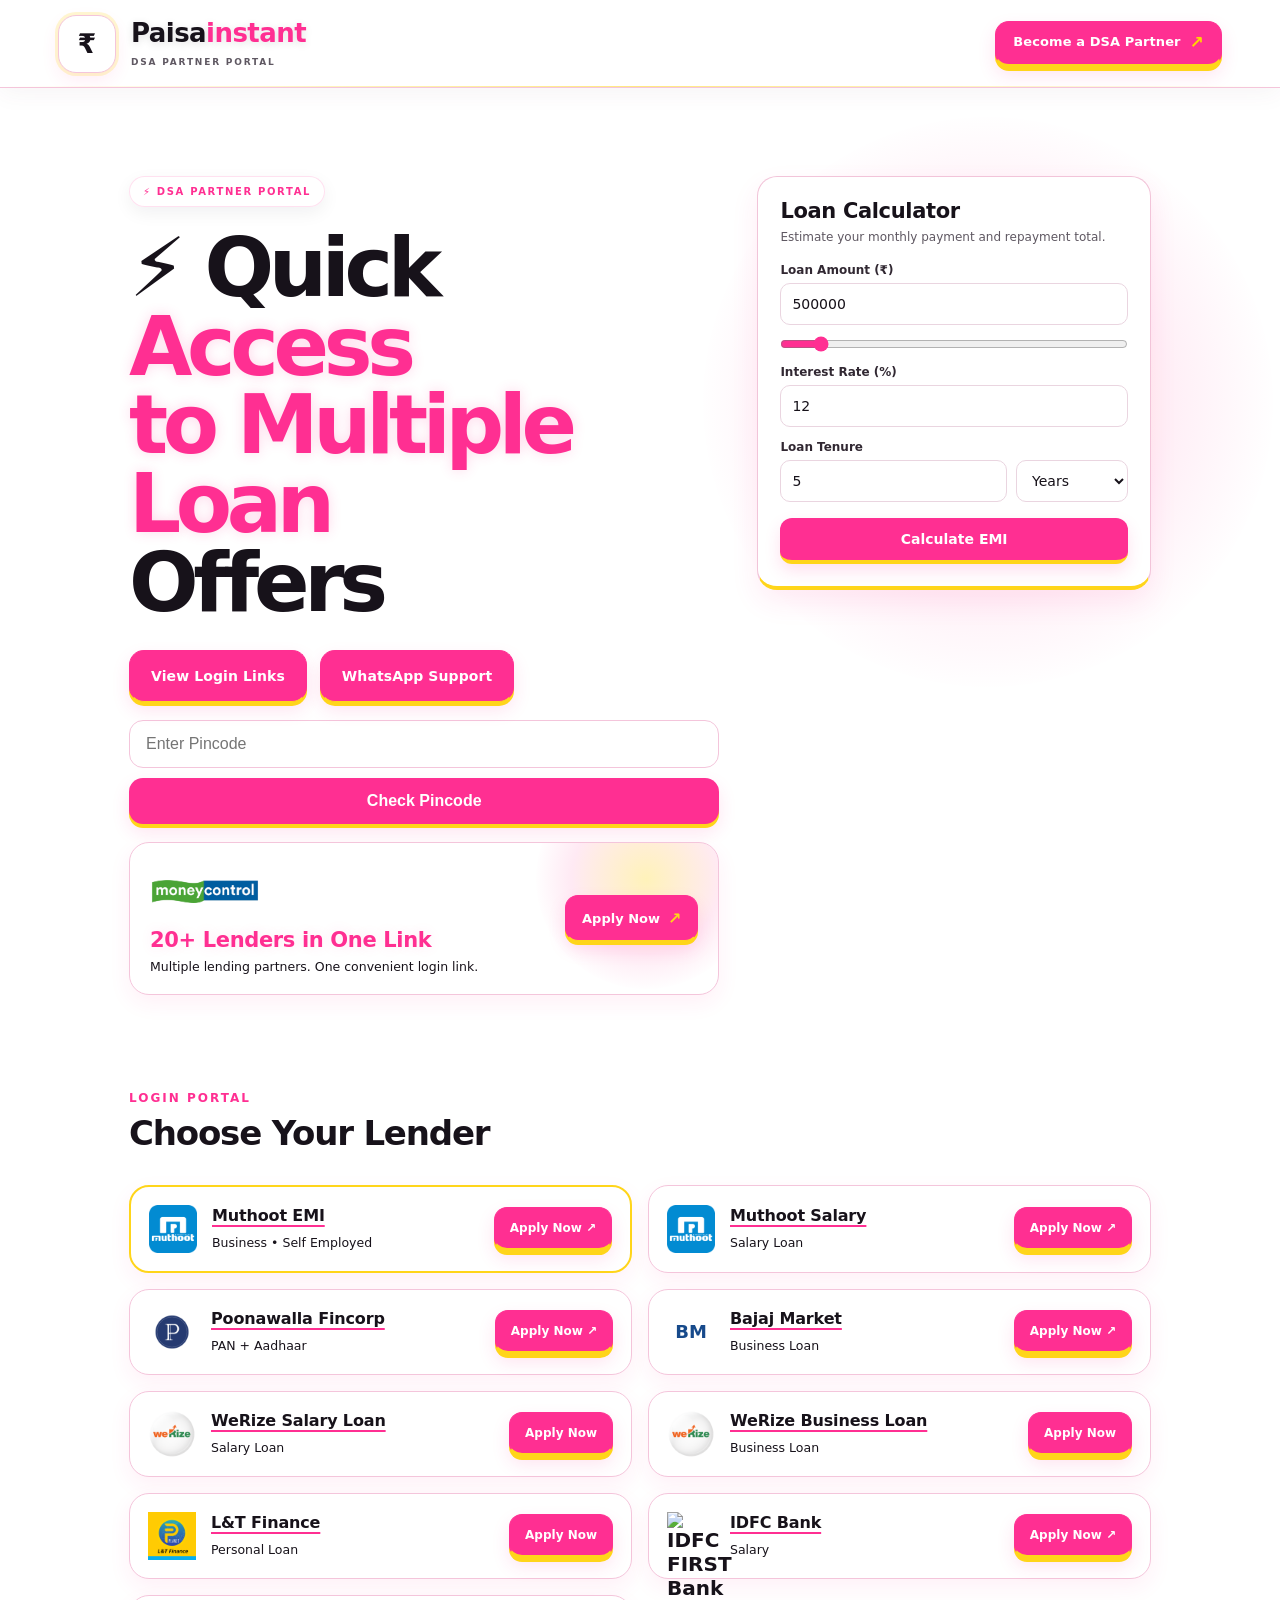
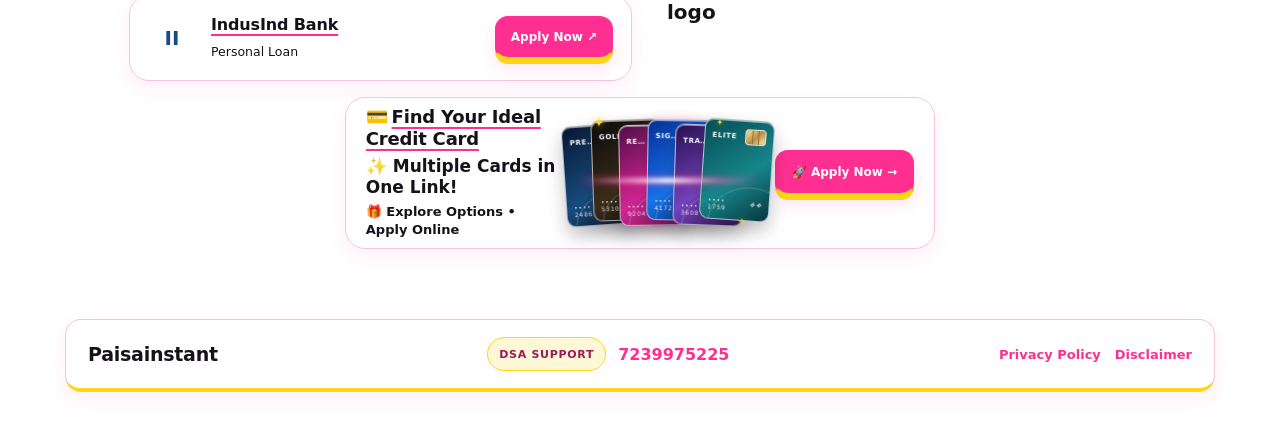
==== index.html @ 7e3d2f55 "Add IDFC Bank salary loan card" ====
<!doctype html>
<html lang="en">
<head>
<meta charset="utf-8">
<meta name="viewport" content="width=device-width,initial-scale=1">
<meta name="description" content="Local DSA branded portal demo">
  <title>Paisainstant | DSA Login Links</title>
<link rel="stylesheet" href="style.css">
<style>
  /* Fixed portal palette; registration data only supplies the name, logo, and contact number. */
  :root{color-scheme:light;--pink:#ff2f92;--yellow:#ffd51a;--ink:#17121a;--muted:#706874;--card:#fff;--line:#eee5ec}
  .header{height:auto;min-height:88px;gap:20px;padding:14px clamp(18px,5vw,58px);background:#fff;border-bottom:1px solid #f4e4ec;box-shadow:0 6px 22px #5c344b0d}
  .brand{min-width:0;flex:1;gap:15px}
  .brand-mark{display:grid;flex:0 0 58px;width:58px;height:58px;place-items:center;overflow:hidden;padding:5px;border:1px solid #f0d7e4;border-radius:18px;background:linear-gradient(145deg,#fff7fb,#fffdf2);box-shadow:0 0 0 3px #ffd51a22,0 7px 18px #ff2f9217}
  .brand-mark.has-logo{padding:5px}
  .brand-copy{min-width:0}
  .brand-copy strong{display:block;overflow-wrap:anywhere;color:#211923;font-size:clamp(19px,2.6vw,26px);font-weight:850;line-height:1.14;letter-spacing:-.55px}
  .brand-copy small{display:block;margin-top:5px;color:#796d78;font-size:9px;font-weight:800;letter-spacing:1.8px}
  .header .join-mini{display:inline-flex;flex:0 0 auto;align-items:center;justify-content:center;max-width:48%;min-height:46px;padding:10px 17px;border:1px solid #f1b8d3;border-bottom:3px solid #ffd51a;border-radius:14px;background:#fff7fb;background-image:none;box-shadow:0 5px 12px #ff2f9214;color:#a81761;font-size:13px;font-weight:850;line-height:1.25;text-align:center;text-decoration:none;white-space:nowrap;overflow-wrap:anywhere;transition:transform .18s ease,box-shadow .18s ease}
  .header .join-mini:hover{transform:translateY(-2px);background:#fff7fb;background-image:none;box-shadow:0 8px 16px #ff2f9222;color:#941253}
  .header .join-mini:focus-visible{outline:3px solid #ffd51a;outline-offset:3px}
  .brand-mark .brand-logo{display:none;width:100%;height:100%;object-fit:contain}
  .brand-mark.has-logo .brand-logo{display:block}
  .brand-mark.has-logo .brand-mark-fallback{display:none}
  .hero{grid-template-columns:minmax(0,1fr)}
  .hero-copy{width:100%;max-width:820px;margin-inline:auto}
  #lenders{scroll-margin-top:94px}
  .demo-local-warning,.demo-data-notice{max-width:1150px;margin:14px auto;padding:11px 16px;border-radius:12px;font-size:13px;line-height:1.5}
  .demo-local-warning{border:1px solid #f2dfa0;background:#fff9df;color:#584814;font-weight:800;text-align:center}
  .demo-data-notice{border:1px solid #f0c3d9;background:#fff7fb;color:#793252}
  [hidden]{display:none!important}
  @media(max-width:560px){.header{height:auto;min-height:64px;flex-wrap:nowrap;align-items:center;gap:8px;padding:8px 12px}.brand{flex:1 1 auto;min-width:0;gap:8px}.brand-mark{flex:0 0 42px;width:42px;height:42px;border-radius:13px;padding:4px}.brand-copy{min-width:0}.brand-copy strong{font-size:clamp(16px,4.5vw,19px);line-height:1.08;letter-spacing:-.4px;white-space:nowrap}.brand-copy small{margin-top:3px;font-size:7px;letter-spacing:1px;white-space:nowrap}.header .join-mini{flex:0 0 auto;width:auto;max-width:44%;min-height:36px;margin:0;padding:7px 9px;border-radius:11px;font-size:10px;line-height:1.15;white-space:normal;overflow-wrap:anywhere}.demo-local-warning,.demo-data-notice{margin:12px 4%;padding:10px 12px;font-size:12px}}

  /* Final, portal-only theme overrides. DSA registration data never supplies colors. */
  #white-label-demo{color-scheme:light;--pink:#ff2f92;--yellow:#ffd51a;--ink:#17121a;--muted:#5f5862;--card:#ffffff;--line:#f4c5db;background:#ffffff!important;background-image:none!important;color:#17121a!important}
  #white-label-demo :is(main,.hero,#lenders,.section-head,.grid,.pin-check,#pinResults,.moneycontrol-card,.grid .card,.pin-lender){background:#ffffff!important;background-image:none!important;color:#17121a!important}
  #white-label-demo .header{background:#ffffff!important;background-image:none!important;border-color:#f4c5db!important;color:#17121a!important}
  #white-label-demo .brand-mark{background:#ffffff!important;border-color:#f4c5db!important;box-shadow:0 0 0 3px #ffd51a33,0 7px 18px #ff2f9217!important}
  #white-label-demo .brand-copy strong,#white-label-demo h2,#white-label-demo h3,#white-label-demo .card p,#white-label-demo .moneycontrol-description{color:#17121a!important}
  #white-label-demo .brand-copy small,#white-label-demo p{color:#5f5862}
  #white-label-demo .pill,#white-label-demo .eyebrow,#white-label-demo .moneycontrol-highlight{color:#ff2f92!important}
  #white-label-demo .hero h1 em{background:none!important;background-image:none!important;color:#ff2f92!important;-webkit-text-fill-color:#ff2f92!important}
  #white-label-demo .demo-local-warning{background:#ffffff!important;background-image:none!important;border:1px solid #ffd51a!important;border-left:4px solid #ffd51a!important;color:#17121a!important}
  #white-label-demo .demo-data-notice{background:#ffffff!important;background-image:none!important;border:1px solid #f4c5db!important;color:#17121a!important}
  #white-label-demo .grid .card,#white-label-demo .moneycontrol-card,#white-label-demo .pin-lender{border:1px solid #f4c5db!important;box-shadow:0 8px 22px #ff2f9212!important}
  #white-label-demo .grid .card.featured{border:2px solid #ffd51a!important}
  #white-label-demo .pin-check input{background:#ffffff!important;background-image:none!important;border:1px solid #f4c5db!important;color:#17121a!important}
  #white-label-demo .pin-check input:focus{border-color:#ff2f92!important;box-shadow:0 0 0 3px #ffd51a55!important}
  #white-label-demo :is(.btn.primary,.btn.ghost,.header .join-mini,.moneycontrol-apply,.grid .card .apply,.pin-check button,.float a){background:#ff2f92!important;background-image:none!important;border-color:#ff2f92!important;border-bottom-color:#ffd51a!important;color:#ffffff!important;box-shadow:0 4px 0 #ffd51a,0 8px 18px #ff2f9222!important}
  #white-label-demo :is(.btn.primary,.btn.ghost,.header .join-mini,.moneycontrol-apply,.grid .card .apply,.pin-check button,.float a):hover{background:#ff2f92!important;background-image:none!important;color:#ffffff!important;box-shadow:0 5px 0 #ffd51a,0 11px 22px #ff2f9230!important}
  #white-label-demo :is(.btn.primary,.btn.ghost,.header .join-mini,.moneycontrol-apply,.grid .card .apply,.pin-check button):focus-visible{outline:3px solid #ffd51a!important;outline-offset:3px}
  #white-label-demo .site-footer,#white-label-demo footer{background:#ffffff!important;background-image:none!important;border-top:1px solid #f4c5db!important;color:#17121a!important}
  #white-label-demo .site-footer a,#white-label-demo footer a{color:#ff2f92!important}
  #white-label-demo .cta{background:#ffffff!important;background-image:none!important;border:1px solid #f4c5db!important;color:#17121a!important}
  #white-label-demo .cta h2,#white-label-demo .cta p{color:#17121a!important}
  /* Match the Moneycontrol promo card's full-width promo sizing and spacing. */
  #white-label-demo .grid .credit-card-promo{grid-column:1/-1;justify-self:center;width:100%;max-width:820px;min-height:130px;display:flex;align-items:center;justify-content:space-between;gap:18px;padding:18px 20px;border-radius:20px}
  #white-label-demo .credit-card-promo-copy{position:relative;z-index:1;min-width:0}
  #white-label-demo .credit-card-promo h3{margin:0;color:#17121a;font-size:17px;font-weight:850;letter-spacing:-.2px;line-height:1.2}
  #white-label-demo .credit-card-promo h3{font-size:18px}
  #white-label-demo .credit-card-promo .credit-card-highlight{margin:6px 0 0;color:#ff2f92;font-size:17px;font-weight:900;line-height:1.25}
  #white-label-demo .credit-card-promo .credit-card-subtitle{margin:5px 0 0;color:#5f5862;font-size:13px;font-weight:700;line-height:1.4}
  #white-label-demo .credit-card-emoji{display:inline-block;margin-right:4px;animation:credit-card-float 2.8s ease-in-out infinite}
  #white-label-demo .grid .credit-card-promo{transition:box-shadow .35s ease,border-color .35s ease}
  #white-label-demo .grid .credit-card-promo:hover{border-color:#ff2f92!important;box-shadow:0 0 0 2px #ffd51a55,0 14px 30px #ff2f9233!important}
  #white-label-demo .credit-card-promo .apply{display:inline-flex;flex:0 0 auto;align-items:center;justify-content:center;min-height:46px;padding:0 16px;border-radius:13px;transition:transform .2s ease,box-shadow .2s ease}
  #white-label-demo .credit-card-promo .apply:hover{transform:translateY(-2px);box-shadow:0 6px 0 #ffd51a,0 11px 20px #ff2f9233!important}
  @keyframes credit-card-float{0%,100%{transform:translateY(0)}50%{transform:translateY(-3px)}}
  #white-label-demo .credit-card-promo-copy{flex:0 1 275px}
  #white-label-demo .credit-card-stack{position:relative;isolation:isolate;flex:1 1 250px;min-width:0;height:126px;overflow:visible;perspective:850px}
  #white-label-demo .credit-card-stack::before{position:absolute;inset:8% 5%;z-index:-1;border:2px solid #ff74bd88;border-radius:50%;background:radial-gradient(ellipse,transparent 50%,#ff2f9212 67%,transparent 73%);box-shadow:0 0 12px #ff2f9248,inset 0 0 12px #ff2f9225;content:"";transform:rotate(-5deg);animation:card-ring-pulse 4.8s ease-in-out infinite}
  #white-label-demo .credit-card-stack::after{position:absolute;top:54%;left:0;z-index:7;width:100%;height:5px;border-radius:50%;background:linear-gradient(90deg,transparent,#ff8bc9aa 20%,#fff 50%,#ff67b8aa 78%,transparent);box-shadow:0 0 9px #ff2f9299;content:"";filter:blur(2px);pointer-events:none;animation:card-trail 5.8s ease-in-out infinite}
  #white-label-demo .bank-card{position:absolute;top:var(--card-y);left:var(--card-x);display:flex;width:70px;height:101px;flex-direction:column;justify-content:space-between;overflow:hidden;padding:8px 7px;border:1px solid #ffffffa6;border-radius:9px;color:#fff;box-shadow:0 9px 17px #17121a42,inset 0 1px 0 #ffffff85;backface-visibility:hidden;transform:translate(-50%,-50%) rotate(var(--card-angle));animation:bank-card-float 5.2s ease-in-out infinite;animation-delay:var(--card-delay);will-change:transform}
  #white-label-demo .bank-card::before{position:absolute;inset:-45% -20%;z-index:0;background:linear-gradient(112deg,transparent 34%,#ffffff60 48%,transparent 61%);content:"";transform:translateX(-85%);animation:card-sheen 6.2s ease-in-out infinite;animation-delay:var(--card-delay)}
  #white-label-demo .bank-card::after{position:absolute;right:-24px;bottom:-37px;width:82px;height:68px;border:1px solid #ffffff32;border-radius:50%;content:""}
  #white-label-demo .bank-card-top,#white-label-demo .bank-card-bottom{position:relative;z-index:1;display:flex;align-items:center;justify-content:space-between;gap:8px}
  #white-label-demo .bank-card-name{overflow:hidden;font-size:7px;font-weight:900;letter-spacing:.65px;text-overflow:ellipsis;white-space:nowrap}
  #white-label-demo .bank-chip{position:relative;width:21px;height:16px;flex:0 0 auto;border:1px solid #ffffffa6;border-radius:4px;background:linear-gradient(135deg,#f8e7a2,#b98e43 52%,#fff1b8);box-shadow:inset 0 0 0 1px #71562835}
  #white-label-demo .bank-chip::after{position:absolute;inset:0 33%;border-right:1px solid #8e7139;border-left:1px solid #8e7139;content:""}
  #white-label-demo .bank-card-number{font-size:6px;letter-spacing:.8px;opacity:.9}
  #white-label-demo .bank-card-mark{font-size:7px;font-style:italic;font-weight:950;letter-spacing:.5px}
  #white-label-demo .bank-card--navy{--card-x:11%;--card-y:52%;--card-angle:-4deg;--card-delay:-.3s;z-index:1;background:linear-gradient(145deg,#061630,#164c80 58%,#07101d)}
  #white-label-demo .bank-card--gold{--card-x:27%;--card-y:48%;--card-angle:-2deg;--card-delay:-1s;z-index:2;background:linear-gradient(145deg,#08090c,#3b2d18 58%,#09090b)}
  #white-label-demo .bank-card--magenta{--card-x:42%;--card-y:52%;--card-angle:-1deg;--card-delay:-1.7s;z-index:3;background:linear-gradient(145deg,#500d48,#d22591 58%,#751460)}
  #white-label-demo .bank-card--blue{--card-x:58%;--card-y:48%;--card-angle:1deg;--card-delay:-2.4s;z-index:4;background:linear-gradient(145deg,#062d95,#1673ee 58%,#081e55)}
  #white-label-demo .bank-card--purple{--card-x:73%;--card-y:52%;--card-angle:2deg;--card-delay:-3.1s;z-index:5;background:linear-gradient(145deg,#261050,#7543bd 58%,#32115b)}
  #white-label-demo .bank-card--teal{--card-x:89%;--card-y:48%;--card-angle:4deg;--card-delay:-3.8s;z-index:6;background:linear-gradient(145deg,#064b55,#16868a 58%,#07363f)}
  #white-label-demo .card-sparkle{position:absolute;z-index:8;color:#ffd51a;text-shadow:0 0 8px #ffd51a;animation:card-sparkle 3.2s ease-in-out infinite}
  #white-label-demo .card-sparkle--one{top:4%;left:8%;font-size:13px;animation-delay:-.6s}
  #white-label-demo .card-sparkle--two{right:6%;bottom:7%;font-size:10px;animation-delay:-1.8s}
  #white-label-demo .card-sparkle--three{top:6%;right:19%;font-size:8px;animation-delay:-2.6s}
  @keyframes bank-card-float{0%,100%{transform:translate(-50%,-50%) rotate(var(--card-angle)) translateY(0) translateZ(0)}50%{transform:translate(-50%,-50%) rotate(calc(var(--card-angle) + .8deg)) translateY(-3px) translateZ(4px)}}
  @keyframes card-sheen{0%,62%,100%{transform:translateX(-85%)}80%{transform:translateX(85%)}}
  @keyframes card-ring-pulse{0%,100%{opacity:.55;transform:rotate(-5deg) scale(.98)}50%{opacity:.95;transform:rotate(2deg) scale(1.02)}}
  @keyframes card-trail{0%,100%{opacity:.55;transform:translateY(5px) rotate(-4deg)}50%{opacity:1;transform:translateY(-5px) rotate(3deg)}}
  @keyframes card-sparkle{0%,100%{opacity:.2;transform:scale(.7) rotate(0)}50%{opacity:.9;transform:scale(1.05) rotate(18deg)}}
  @media(max-width:720px){#white-label-demo .grid .credit-card-promo{min-height:190px;align-items:stretch;flex-direction:column;gap:13px;padding:16px}.credit-card-promo .apply{width:100%;min-height:45px}}
  @media(max-width:720px){#white-label-demo .credit-card-promo-copy{flex:0 1 auto;max-width:66%;z-index:2}#white-label-demo .credit-card-promo h3{font-size:15px}#white-label-demo .credit-card-promo .credit-card-highlight{font-size:14px}#white-label-demo .credit-card-promo .credit-card-subtitle{font-size:11px}#white-label-demo .credit-card-stack{position:absolute;top:50%;right:0;width:46%;min-width:0;height:100px;flex:none;transform:translateY(-50%);opacity:.94}#white-label-demo .credit-card-stack::after{top:56%}#white-label-demo .bank-card{width:40px;height:61px;padding:5px 4px;border-radius:7px}#white-label-demo .bank-card-top,#white-label-demo .bank-card-bottom{gap:3px}#white-label-demo .bank-card-name{font-size:5px;letter-spacing:.2px}#white-label-demo .bank-chip{width:13px;height:10px}#white-label-demo .bank-card-number{font-size:4px;letter-spacing:.2px}#white-label-demo .bank-card-mark{font-size:5px}#white-label-demo .bank-card--navy{--card-x:12%;--card-y:51%;--card-angle:-3deg}#white-label-demo .bank-card--gold{--card-x:27%;--card-y:48%;--card-angle:-2deg}#white-label-demo .bank-card--magenta{--card-x:42%;--card-y:52%;--card-angle:-1deg}#white-label-demo .bank-card--blue{--card-x:58%;--card-y:48%;--card-angle:1deg}#white-label-demo .bank-card--purple{--card-x:73%;--card-y:52%;--card-angle:2deg}#white-label-demo .bank-card--teal{--card-x:88%;--card-y:49%;--card-angle:3deg}.credit-card-promo .apply{position:relative;z-index:3;margin-top:auto}}
  @media(max-width:420px){#white-label-demo .grid .credit-card-promo{min-height:185px;padding:11px;border-radius:16px;gap:10px}}
  @media(max-width:420px){#white-label-demo .credit-card-promo-copy{max-width:68%}#white-label-demo .credit-card-stack{right:0;width:44%;height:96px}#white-label-demo .bank-card{width:36px;height:56px;padding:4px 3px}#white-label-demo .bank-card-name{font-size:4.5px}#white-label-demo .bank-chip{width:11px;height:9px}#white-label-demo .bank-card-number{font-size:3.5px}#white-label-demo .card-sparkle--one{left:12%}}
  @media(prefers-reduced-motion:reduce){#white-label-demo .credit-card-emoji,#white-label-demo .bank-card,#white-label-demo .bank-card::before,#white-label-demo .credit-card-stack::before,#white-label-demo .credit-card-stack::after,#white-label-demo .card-sparkle{animation:none}#white-label-demo .grid .credit-card-promo,#white-label-demo .credit-card-promo .apply{transition:none}#white-label-demo .credit-card-promo .apply:hover{transform:none}}
  #white-label-demo .partner-footer{display:flex;max-width:1150px;align-items:center;justify-content:space-between;gap:18px;margin:0 auto 30px;padding:17px 22px;border:1px solid #f4c5db;border-bottom:4px solid #ffd51a;border-radius:16px;background:#fff;box-shadow:0 8px 22px #ff2f9212;color:#17121a}
  #white-label-demo .partner-footer-brand{min-width:0;overflow-wrap:anywhere;font-size:19px;font-weight:900;letter-spacing:-.25px}
  #white-label-demo .partner-footer-contact{display:flex;align-items:center;justify-content:flex-end;gap:12px;flex-wrap:wrap}
  #white-label-demo .partner-footer-label{display:inline-flex;align-items:center;min-height:34px;padding:7px 11px;border:1px solid #ffd51a;border-radius:999px;background:#fff8d7;color:#9b185a;font-size:11px;font-weight:900;letter-spacing:.7px}
  #white-label-demo .partner-footer-mobile{color:#17121a;font-size:16px;font-weight:850;overflow-wrap:anywhere}
  @media(max-width:560px){#white-label-demo .partner-footer{align-items:flex-start;flex-direction:column;gap:11px;margin:0 4% 22px;padding:15px 16px}#white-label-demo .partner-footer-contact{justify-content:flex-start;gap:8px}#white-label-demo .partner-footer-mobile{font-size:15px}}
  @media(min-width:901px){#white-label-demo .hero{grid-template-columns:minmax(0,1.2fr) minmax(320px,.8fr);align-items:start;gap:clamp(24px,3vw,38px)}#white-label-demo .hero-copy{max-width:none;margin:0}}
  #white-label-demo .loan-calculator{width:100%;padding:22px;border:1px solid #f2c4d9;border-radius:20px;border-bottom:4px solid #ffd51a;background:#fff;box-shadow:0 12px 28px #ff2f9217}
  #white-label-demo .loan-calculator h2{margin:0;color:#17121a;font-size:21px;font-weight:900;letter-spacing:-.35px}
  #white-label-demo .loan-calculator-intro{margin:5px 0 17px;color:#5f5862;font-size:12px;line-height:1.5}
  #white-label-demo .calculator-field{margin-top:13px}
  #white-label-demo .calculator-field label{display:block;margin-bottom:6px;color:#312832;font-size:12px;font-weight:800}
  #white-label-demo .calculator-input,#white-label-demo .calculator-select{width:100%;min-height:42px;padding:9px 11px;border:1px solid #ead5e0;border-radius:10px;background:#fff;color:#17121a;font:inherit;font-size:14px}
  #white-label-demo .calculator-input:focus,#white-label-demo .calculator-select:focus{outline:3px solid #ffd51a88;border-color:#ff2f92}
  #white-label-demo .calculator-range{display:block;width:100%;margin:11px 0 0;accent-color:#ff2f92}
  #white-label-demo .calculator-tenure{display:grid;grid-template-columns:minmax(0,1fr) 112px;gap:9px}
  #white-label-demo .calculate-emi{width:100%;min-height:46px;margin-top:16px;border:0;border-bottom:4px solid #ffd51a;border-radius:12px;background:#ff2f92;color:#fff;font:inherit;font-size:14px;font-weight:900;cursor:pointer;box-shadow:0 7px 16px #ff2f9225;transition:transform .18s ease,box-shadow .18s ease}
  #white-label-demo .calculate-emi:hover{transform:translateY(-2px);box-shadow:0 9px 20px #ff2f9235}
  #white-label-demo .calculate-emi:focus-visible{outline:3px solid #ffd51a;outline-offset:3px}
  #white-label-demo .calculator-results{display:grid;grid-template-columns:1fr;gap:8px;margin-top:16px}
  #white-label-demo .calculator-results[hidden],#white-label-demo .calculator-error[hidden],#white-label-demo .calculator-disclaimer[hidden]{display:none}
  #white-label-demo .calculator-result{display:flex;align-items:center;justify-content:space-between;gap:10px;padding:9px 11px;border:1px solid #f5dfeb;border-radius:10px;background:#fff9fc}
  #white-label-demo .calculator-result span{color:#5f5862;font-size:11px;font-weight:750}
  #white-label-demo .calculator-result strong{color:#a81761;font-size:14px;font-weight:900;text-align:right}
  #white-label-demo .calculator-result-primary{border-color:#f3c1d9;background:#fff5fa}
  #white-label-demo .calculator-result-primary strong{font-size:17px;color:#ff2f92}
  #white-label-demo .calculator-error{min-height:16px;margin:8px 0 0;color:#a81761;font-size:11px;font-weight:750}
  #white-label-demo .calculator-disclaimer{margin:12px 0 0;color:#706874;font-size:10px;line-height:1.45}
  @media(max-width:900px){#white-label-demo .loan-calculator{max-width:820px;margin:24px auto 0}}
  @media(max-width:560px){#white-label-demo .loan-calculator{padding:17px;border-radius:17px}#white-label-demo .calculator-results{grid-template-columns:1fr}#white-label-demo .calculator-tenure{grid-template-columns:minmax(0,1fr) 105px}}
</style>
</head>
<body id="white-label-demo">
<header class="header">
  <div class="brand">
    <span class="brand-mark" aria-hidden="true">₹</span>
    <span class="brand-copy"><strong>Paisa<span>instant</span></strong><small>DSA PARTNER PORTAL</small></span>
  </div>
  <a class="join-mini" href="./register.html" target="_blank" rel="noopener">Become a DSA Partner <span aria-hidden="true">↗</span></a>
</header>

<main>
<section class="hero">
  <div class="hero-copy">
    <span class="pill">⚡ DSA PARTNER PORTAL</span>
    <h1><span class="hero-heading-word hero-heading-word--1">⚡ Quick</span> <em><span class="hero-heading-word hero-heading-word--2 hero-heading-word--accent">Access</span> <span class="hero-heading-word hero-heading-word--3 hero-heading-word--accent">to Multiple Loan</span></em> <span class="hero-heading-word hero-heading-word--4">Offers</span></h1>
    <div class="hero-actions">
  <a href="#lenders" class="btn primary">View Login Links</a>
  <a href="https://wa.me/917239975225" class="btn ghost" target="_blank" rel="noopener">WhatsApp Support</a>
</div>

<div class="pin-check">
  <input id="pinInput" type="text" inputmode="numeric" maxlength="6" placeholder="Enter Pincode">
  <button onclick="checkPin()">Check Pincode</button>
  <div id="pinResults"></div>
</div>
<article class="moneycontrol-card">
  <div class="moneycontrol-card-copy">
    <h2><img class="moneycontrol-logo" src="moneycontrol-logo.png" alt="Moneycontrol"></h2>
    <p class="moneycontrol-highlight">20+ Lenders in One Link</p>
    <p class="moneycontrol-description">Multiple lending partners. One convenient login link.</p>
  </div>
  <a class="moneycontrol-apply" id="moneycontrol-apply" href="https://www.moneycontrolpay.com/?utm_source=PAISAINSTANT&amp;utm_campaign=Login" target="_blank" rel="noopener">Apply Now <span aria-hidden="true">↗</span></a>
</article>
  </div>
  <aside class="loan-calculator" aria-labelledby="loan-calculator-title">
    <h2 id="loan-calculator-title">Loan Calculator</h2>
    <p class="loan-calculator-intro">Estimate your monthly payment and repayment total.</p>
    <div class="calculator-field">
      <label for="loan-amount">Loan Amount (₹)</label>
      <input class="calculator-input" id="loan-amount" type="number" min="10000" max="5000000" step="10000" value="500000" inputmode="numeric">
      <input class="calculator-range" id="loan-amount-range" type="range" min="10000" max="5000000" step="10000" value="500000" aria-label="Adjust loan amount">
    </div>
    <div class="calculator-field">
      <label for="interest-rate">Interest Rate (%)</label>
      <input class="calculator-input" id="interest-rate" type="number" min="0" max="60" step="0.1" value="12" inputmode="decimal">
    </div>
    <div class="calculator-field">
      <label for="loan-tenure">Loan Tenure</label>
      <div class="calculator-tenure">
        <input class="calculator-input" id="loan-tenure" type="number" min="1" max="360" step="1" value="5" inputmode="numeric">
        <select class="calculator-select" id="loan-tenure-unit" aria-label="Tenure unit">
          <option value="months">Months</option>
          <option value="years" selected>Years</option>
        </select>
      </div>
    </div>
    <button class="calculate-emi" id="calculate-emi" type="button">Calculate EMI</button>
    <p class="calculator-error" id="calculator-error" role="status" aria-live="polite" hidden></p>
    <div class="calculator-results" aria-live="polite" hidden>
      <div class="calculator-result calculator-result-primary"><span>Monthly EMI</span><strong id="monthly-emi">—</strong></div>
      <div class="calculator-result"><span>Total Interest</span><strong id="total-interest">—</strong></div>
      <div class="calculator-result"><span>Total Repayment</span><strong id="total-repayment">—</strong></div>
    </div>
    <p class="calculator-disclaimer" hidden>Illustrative calculation only. Actual EMI may vary by lender terms.</p>
  </aside>
</section>

<section id="lenders" class="section">
  <div class="section-head"><div><span class="eyebrow">LOGIN PORTAL</span><h2>Choose Your Lender</h2></div></div>
  <div class="grid">
    <article class="card featured"><div class="icon"><img src="assets/muthoot-logo.png" alt="Muthoot Finance logo" loading="lazy"></div><div><h3>Muthoot EMI</h3><p>Business • Self Employed</p></div><a class="apply" href="https://creditlink.finbox.in/?partnerCode=LS_POIOUY&agentCode=sc113648&productType=business_loan_emi&agentId=muthootpi" target="_blank">Apply Now ↗</a></article>
    <article class="card"><div class="icon"><img src="assets/muthoot-logo.png" alt="Muthoot Finance logo" loading="lazy"></div><div><h3>Muthoot Salary</h3><p>Salary Loan</p></div><a class="apply" href="https://creditlink.finbox.in/?partnerCode=LS_POIOUY&amp;agentCode=sc113648&amp;productType=business_loan_emi&amp;agentId=Muthootsalary" target="_blank" rel="noopener">Apply Now ↗</a></article>
    <article class="card"><div class="icon"><img src="assets/poonawalla-logo.png" alt="Poonawalla Fincorp logo" loading="lazy"></div><div><h3>Poonawalla Fincorp</h3><p>PAN + Aadhaar</p></div><a class="apply" href="https://instant-pocket-loan.poonawallafincorp.com/?redirectto=primepl&utm_DSA_Code=0066&UTM_Partner_AgentCode=paisainstantlogin@gmail.com&UTM_Partner_Name=AADIFIDELIS_SOLUTIONS_PVT_LTD&UTM_SM_Name=vrushabh.bende@poonawallafincorp.com" target="_blank">Apply Now ↗</a></article>
    <article class="card"><div class="icon" aria-hidden="true" style="display:grid;place-items:center;font-weight:900;font-size:18px;color:#174a8b">BM</div><div><h3>Bajaj Market</h3><p>Business Loan</p></div><a class="apply" href="https://www.bajajfinservmarkets.in/apply-for-business-loan/?utm_source=B2B&amp;utm_medium=E-referral&amp;utm_campaign=OA&amp;utm_content=SAI_FINENT_ADVISORY_PVT_LTD" target="_blank" rel="noopener">Apply Now ↗</a></article>
    <article class="card"><div class="icon"><img src="assets/werize-logo.png" alt="WeRize logo" loading="lazy"></div><div><h3>WeRize Salary Loan</h3><p>Salary Loan</p></div><a class="apply" href="https://application.werize.com/home?partnerId=5f56d303-6ee0-4e9f-9740-6971c2a62b31" target="_blank" rel="noopener">Apply Now</a></article>
    <article class="card"><div class="icon"><img src="assets/werize-logo.png" alt="WeRize logo" loading="lazy"></div><div><h3>WeRize Business Loan</h3><p>Business Loan</p></div><a class="apply" href="https://application.werize.com/unsecuredBusinessLoanViral?partnerId=5f56d303-6ee0-4e9f-9740-6971c2a62b31" target="_blank" rel="noopener">Apply Now</a></article>
    <article class="card"><div class="icon"><img src="assets/lt-finance-logo.png" alt="L&amp;T Finance logo" loading="lazy"></div><div><h3>L&amp;T Finance</h3><p>Personal Loan</p></div><a class="apply" href="https://www.urbanmoney.com/personal-loan/lt-finance/apply-online?partnerId=NjU4NjY2" target="_blank" rel="noopener">Apply Now</a></article>
    <article class="card"><div class="icon"><img src="assets/idfc-first-logo.png" alt="IDFC FIRST Bank logo" loading="lazy"></div><div><h3>IDFC Bank</h3><p>Salary</p></div><a class="apply" href="https://personal-loans.idfcfirst.bank.in/s/?channelBreakUp=Offline_DSA&amp;soCode=005Tz000000LeNR&amp;roCode=005Tz000000AEph" target="_blank" rel="noopener">Apply Now ↗</a></article>
    <article class="card"><div class="icon" style="display:flex;align-items:center;justify-content:center;font-weight:900;color:#174a8b;font-size:20px">II</div><div><h3>IndusInd Bank</h3><p>Personal Loan</p></div><a class="apply" href="https://induseasycredit.indusind.bank.in/customer/personal-loan/new-lead?utm_source=assisted&amp;utm_medium=IBLV2490&amp;utm_campaign=Personal-Loan&amp;utm_content=UMCP458611" target="_blank" rel="noopener">Apply Now ↗</a></article>
    <article class="card credit-card-promo"><div class="credit-card-promo-copy"><h3><span class="credit-card-emoji" aria-hidden="true">💳</span>Find Your Ideal Credit Card</h3><p class="credit-card-highlight">✨ Multiple Cards in One Link!</p><p class="credit-card-subtitle">🎁 Explore Options • Apply Online</p></div><div class="credit-card-stack" aria-hidden="true"><span class="card-sparkle card-sparkle--one">✦</span><span class="card-sparkle card-sparkle--two">✧</span><span class="card-sparkle card-sparkle--three">✦</span><div class="bank-card bank-card--navy"><div class="bank-card-top"><span class="bank-card-name">PREMIUM</span><span class="bank-chip"></span></div><div class="bank-card-bottom"><span class="bank-card-number">•••• 2486</span><span class="bank-card-mark">✦✦</span></div></div><div class="bank-card bank-card--gold"><div class="bank-card-top"><span class="bank-card-name">GOLD</span><span class="bank-chip"></span></div><div class="bank-card-bottom"><span class="bank-card-number">•••• 5310</span><span class="bank-card-mark">✧✧</span></div></div><div class="bank-card bank-card--magenta"><div class="bank-card-top"><span class="bank-card-name">REWARDS</span><span class="bank-chip"></span></div><div class="bank-card-bottom"><span class="bank-card-number">•••• 9204</span><span class="bank-card-mark">✦✦</span></div></div><div class="bank-card bank-card--blue"><div class="bank-card-top"><span class="bank-card-name">SIGNATURE</span><span class="bank-chip"></span></div><div class="bank-card-bottom"><span class="bank-card-number">•••• 4172</span><span class="bank-card-mark">✧✧</span></div></div><div class="bank-card bank-card--purple"><div class="bank-card-top"><span class="bank-card-name">TRAVEL</span><span class="bank-chip"></span></div><div class="bank-card-bottom"><span class="bank-card-number">•••• 3608</span><span class="bank-card-mark">✦✦</span></div></div><div class="bank-card bank-card--teal"><div class="bank-card-top"><span class="bank-card-name">ELITE</span><span class="bank-chip"></span></div><div class="bank-card-bottom"><span class="bank-card-number">•••• 1759</span><span class="bank-card-mark">✧✧</span></div></div></div><a class="apply" href="https://www.urbanmoney.com/credit-card/apply-online?source=digital&amp;subSource=ump&amp;partnerId=NjU4NjY2" target="_blank" rel="noopener">🚀 Apply Now →</a></article>
  </div>
</section>

</main>

<footer class="partner-footer" aria-label="Paisainstant support details">
  <strong class="partner-footer-brand">Paisainstant</strong>
  <div class="partner-footer-contact">
    <span class="partner-footer-label">DSA SUPPORT</span>
    <a class="partner-footer-mobile" href="tel:+917239975225">7239975225</a>
  </div>
  <nav aria-label="Legal policies" style="display:flex;align-items:center;gap:14px;flex-wrap:wrap">
    <a href="privacy-policy.html" style="color:#ff2f92;font-size:13px;font-weight:800;text-underline-offset:3px">Privacy Policy</a>
    <a href="disclaimer.html" style="color:#ff2f92;font-size:13px;font-weight:800;text-underline-offset:3px">Disclaimer</a>
  </nav>
</footer>

<script src="pincode-data-1.js"></script>
<script src="pincode-data-2.js"></script>
<script src="pincode-data-3.js"></script>
<script src="pincode-data-4.js"></script>
<script src="script.js"></script>
<script>
  (() => {
    const amountInput = document.getElementById("loan-amount");
    const amountRange = document.getElementById("loan-amount-range");
    const rateInput = document.getElementById("interest-rate");
    const tenureInput = document.getElementById("loan-tenure");
    const tenureUnit = document.getElementById("loan-tenure-unit");
    const errorNode = document.getElementById("calculator-error");
    const resultsNode = document.querySelector(".calculator-results");
    const disclaimerNode = document.querySelector(".calculator-disclaimer");
    const emiNode = document.getElementById("monthly-emi");
    const interestNode = document.getElementById("total-interest");
    const repaymentNode = document.getElementById("total-repayment");
    const formatRupees = value => new Intl.NumberFormat("en-IN", {
      style: "currency", currency: "INR", maximumFractionDigits: 0
    }).format(value);

    function hidePreviousResults() {
      resultsNode.hidden = true;
      disclaimerNode.hidden = true;
      errorNode.hidden = true;
      errorNode.textContent = "";
    }

    function calculateEmi() {
      hidePreviousResults();
      const principal = Number(amountInput.value);
      const annualRate = Number(rateInput.value);
      const enteredTenure = Number(tenureInput.value);
      const months = enteredTenure * (tenureUnit.value === "years" ? 12 : 1);
      const isValid = amountInput.value !== "" && Number.isFinite(principal) && principal >= 10000 && principal <= 5000000
        && rateInput.value !== "" && Number.isFinite(annualRate) && annualRate >= 0 && annualRate <= 60
        && tenureInput.value !== "" && Number.isFinite(months) && months >= 1 && months <= 360;

      if (!isValid) {
        errorNode.textContent = "Enter an amount from ₹10,000 to ₹50,00,000, a rate from 0% to 60%, and tenure up to 30 years.";
        emiNode.textContent = interestNode.textContent = repaymentNode.textContent = "—";
        errorNode.hidden = false;
        return;
      }

      errorNode.textContent = "";
      const monthlyRate = annualRate / 1200;
      const emi = monthlyRate === 0
        ? principal / months
        : principal * monthlyRate * (1 + monthlyRate) ** months / ((1 + monthlyRate) ** months - 1);
      const repayment = emi * months;
      emiNode.textContent = formatRupees(emi);
      interestNode.textContent = formatRupees(repayment - principal);
      repaymentNode.textContent = formatRupees(repayment);
      resultsNode.hidden = false;
      disclaimerNode.hidden = false;
    }

    amountInput.addEventListener("input", () => {
      const amount = Number(amountInput.value);
      if (amountInput.value !== "" && amount >= Number(amountRange.min) && amount <= Number(amountRange.max)) amountRange.value = String(amount);
      hidePreviousResults();
    });
    amountRange.addEventListener("input", () => {
      amountInput.value = amountRange.value;
      hidePreviousResults();
    });
    rateInput.addEventListener("input", hidePreviousResults);
    tenureInput.addEventListener("input", hidePreviousResults);
    tenureUnit.addEventListener("change", hidePreviousResults);
    document.getElementById("calculate-emi").addEventListener("click", calculateEmi);
  })();
</script>
<script>
  (() => {
    const promo = document.querySelector(".moneycontrol-card");
    const creditCard = document.querySelector(".credit-card-promo");
    if (!promo || !creditCard) return;

    const matchPromoDimensions = () => {
      const { width, height } = promo.getBoundingClientRect();
      if (!width || !height) return;
      const promoStyle = getComputedStyle(promo);
      creditCard.style.width = `${width}px`;
      creditCard.style.height = `${height}px`;
      creditCard.style.padding = promoStyle.padding;
      creditCard.style.borderRadius = promoStyle.borderRadius;
      creditCard.style.gap = promoStyle.gap;
      creditCard.style.display = promoStyle.display;
      creditCard.style.flexDirection = promoStyle.flexDirection;
      creditCard.style.alignItems = promoStyle.alignItems;
      creditCard.style.justifyContent = promoStyle.justifyContent;
    };

    matchPromoDimensions();
    window.addEventListener("resize", matchPromoDimensions, { passive: true });
    if ("ResizeObserver" in window) new ResizeObserver(matchPromoDimensions).observe(promo);
  })();
</script>
</body></html>
---- style.css ----
:root{--pink:#ff2f92;--yellow:#ffd51a;--ink:#17121a;--muted:#706874;--card:#fff;--line:#eee5ec}*{box-sizing:border-box}html{scroll-behavior:smooth}body{margin:0;font-family:Inter,system-ui,-apple-system,Segoe UI,sans-serif;color:var(--ink);background:linear-gradient(135deg,#fff8fc,#fff 42%,#fff9c9);min-height:100vh}.header{height:76px;padding:12px 5%;display:flex;align-items:center;justify-content:space-between;background:#ffffffdd;backdrop-filter:blur(14px);position:sticky;top:0;z-index:20;border-bottom:1px solid #fff}.brand{display:flex;align-items:center;gap:10px}.brand-mark{width:43px;height:43px;border-radius:14px;background:linear-gradient(145deg,var(--yellow),var(--pink));display:grid;place-items:center;font-size:24px;font-weight:900;box-shadow:7px 7px 15px #d8bfd0,-4px -4px 10px #fff}.brand strong{font-size:23px}.brand strong span{color:var(--pink)}.brand small{display:block;font-size:8px;letter-spacing:2px;color:#8b7e89}.join-mini{background:var(--ink);color:#fff;text-decoration:none;padding:11px 17px;border-radius:12px;font-weight:800}.hero{max-width:1150px;margin:auto;padding:65px 5% 40px;display:grid;grid-template-columns:1.6fr .8fr;gap:30px;align-items:center}.pill,.eyebrow{font-size:12px;font-weight:900;letter-spacing:2px;color:var(--pink)}h1{font-size:clamp(44px,7vw,78px);line-height:.95;margin:16px 0}h1 em{font-style:normal;background:linear-gradient(90deg,var(--pink),#ff9a00);-webkit-background-clip:text;color:transparent}p{color:var(--muted);line-height:1.6}.hero-actions{display:flex;gap:12px;margin-top:25px;flex-wrap:wrap}.btn{display:inline-block;text-decoration:none;padding:14px 20px;border-radius:14px;font-weight:900}.primary{background:linear-gradient(135deg,var(--pink),#ff6baf);color:#fff;box-shadow:0 10px 25px #ff2f923d}.ghost{border:1px solid var(--line);color:var(--ink);background:#fff}.hero-card{min-height:250px;border-radius:30px;padding:0;overflow:hidden;background:#fff;box-shadow:18px 18px 45px #d8b8cf66,-8px -8px 20px #fff;display:flex;align-items:center;justify-content:center}.hero-card img{width:100%;height:100%;object-fit:contain;display:block}.coin{width:90px;height:90px;border-radius:28px;display:grid;place-items:center;font-size:45px;font-weight:900;background:linear-gradient(145deg,var(--yellow),var(--pink));box-shadow:inset -7px -7px 15px #b52a70aa,inset 6px 6px 12px #fff9; margin-bottom:20px}.section{max-width:1150px;margin:auto;padding:20px 5% 70px}.section-head{display:flex;justify-content:space-between;align-items:end;margin-bottom:25px}.section-head h2,.cta h2{font-size:34px;margin:8px 0}.badge{background:#fff1f8;color:var(--pink);padding:9px 13px;border-radius:20px;font-weight:900}.grid{display:grid;grid-template-columns:repeat(2,1fr);gap:16px}.card{background:#ffffffdd;border:1px solid var(--line);border-radius:20px;padding:17px;display:grid;grid-template-columns:48px 1fr auto;gap:14px;align-items:center;box-shadow:0 8px 25px #a77e9a12;transition:.2s}.card:hover{transform:translateY(-4px);box-shadow:0 15px 35px #a77e9a25}.icon{width:48px;height:48px;border-radius:15px;display:grid;place-items:center;font-size:20px;font-weight:900;background:linear-gradient(145deg,var(--yellow),#fff,var(--pink))}.card h3{margin:0;font-size:17px}.card p{margin:4px 0;font-size:12px}.apply{background:var(--ink);color:#fff;text-decoration:none;padding:11px 14px;border-radius:12px;font-size:12px;font-weight:900;white-space:nowrap}.featured{border:2px solid #ffd51a}.cta{max-width:1150px;margin:0 auto 36px;padding:22px 28px;border-radius:22px;background:linear-gradient(120deg,#ffd51a,#ff8cc2);display:flex;justify-content:space-between;align-items:center;gap:25px}.cta p{color:#3d2430}.cta .primary{background:#17121a}.cta h2{max-width:650px;font-size:30px;line-height:1.15;margin:5px 0}.cta p{margin:5px 0 0}footer{padding:25px 5%;background:#17121a;color:#fff;display:flex;justify-content:space-between;gap:15px;flex-wrap:wrap}footer span{color:#cfc5ce}footer a{color:#ffd51a;text-decoration:none}.float{position:fixed;right:18px;bottom:18px;display:flex;flex-direction:column;gap:10px;z-index:30}.float a{width:50px;height:50px;border-radius:50%;display:grid;place-items:center;text-decoration:none;color:#fff;background:var(--pink);box-shadow:0 10px 25px #0003;font-size:22px}.pin-check{margin-top:18px}.pin-check input{width:100%;box-sizing:border-box;padding:14px 16px;border:2px solid #f1d6e5;border-radius:14px;font-size:16px;outline:none}.pin-check input:focus{border-color:#ff4fa3}.pin-check button{width:100%;margin-top:10px;padding:14px;border:0;border-radius:14px;background:linear-gradient(135deg,#ff4fa3,#ffcc00);color:#fff;font-size:16px;font-weight:800;cursor:pointer;box-shadow:0 8px 18px #ff4fa344}#pinResults{margin-top:12px}.pin-lender{padding:11px 14px;margin-top:7px;background:#fff;border-radius:12px;border:1px solid #f0dce7;font-weight:700}@media(max-width:720px){.header{padding:10px 4%}.join-mini{padding:9px 11px;font-size:12px}.hero{grid-template-columns:1fr;padding-top:42px}.hero-card{min-height:0;height:230px}.grid{grid-template-columns:1fr}.card{grid-template-columns:44px 1fr}.apply{grid-column:1/-1;text-align:center}.cta{margin:0 4% 28px;padding:20px 22px;display:block}.cta h2{font-size:26px}.cta .btn{margin-top:15px}.brand strong{font-size:20px}}

/* Premium header depth and motion in the original Paisainstant palette */
.header{position:sticky;isolation:isolate;height:84px;padding:12px max(5%,calc((100% - 1150px)/2));overflow:hidden;background:#ffffffdd;border-bottom:1px solid #fff;box-shadow:0 10px 28px rgba(23,18,26,.14),inset 0 1px 0 rgba(255,255,255,.9);animation:pi-header-enter .72s cubic-bezier(.2,.75,.25,1) both}
.header::after{position:absolute;z-index:-1;right:0;bottom:0;left:0;height:1px;background:linear-gradient(90deg,transparent,rgba(255,213,26,.85) 50%,transparent);content:"";opacity:.65}
.brand{gap:13px;color:var(--ink)}
.brand-mark{position:relative;width:49px;height:49px;border:1px solid rgba(255,255,255,.85);border-radius:15px;background:linear-gradient(145deg,var(--yellow),var(--pink));color:var(--ink);box-shadow:0 8px 18px rgba(23,18,26,.18),inset 0 2px 2px rgba(255,255,255,.8),inset 0 -4px 7px rgba(23,18,26,.14);font-size:27px;text-shadow:0 1px 0 rgba(255,255,255,.5)}
.brand-copy{display:flex;flex-direction:column;gap:4px}
.brand strong{color:var(--ink);font-size:24px;font-weight:820;letter-spacing:-.75px;line-height:1;text-shadow:0 2px 8px rgba(23,18,26,.12)}
.brand strong span{color:var(--pink)}
.brand small{color:#8b7e89;font-size:9px;font-weight:700;letter-spacing:2.1px;line-height:1.2}
.join-mini{position:relative;display:inline-flex;align-items:center;justify-content:center;gap:9px;min-height:47px;padding:0 20px;overflow:hidden;border:1px solid rgba(255,255,255,.2);border-radius:14px;background:linear-gradient(110deg,var(--ink) 0%,var(--ink) 35%,rgba(255,213,26,.7) 48%,rgba(255,255,255,.5) 50%,rgba(255,47,146,.42) 52%,var(--ink) 65%,var(--ink) 100%);background-size:300% 100%;background-position:100% 0;box-shadow:0 6px 0 var(--ink),0 10px 20px rgba(23,18,26,.2),inset 0 1px 0 rgba(255,255,255,.22);color:#fff;font-size:14px;font-weight:800;letter-spacing:.1px;text-decoration:none;transition:transform .22s ease,box-shadow .22s ease,background-position .5s ease}
.join-mini span{color:var(--yellow);font-size:17px;transition:transform .22s ease}
.join-mini:hover{transform:translateY(-3px);background-position:0 0;box-shadow:0 8px 0 var(--ink),0 14px 24px rgba(23,18,26,.24),0 0 20px rgba(255,47,146,.18),inset 0 1px 0 rgba(255,255,255,.28)}
.join-mini:hover span{transform:translate(2px,-2px)}
.join-mini:active{transform:translateY(1px);box-shadow:0 3px 0 var(--ink),0 6px 12px rgba(23,18,26,.2)}
.join-mini:focus-visible{outline:3px solid rgba(255,47,146,.5);outline-offset:4px}
@keyframes pi-header-enter{from{opacity:0;transform:translateY(-12px)}to{opacity:1;transform:translateY(0)}}
@media(max-width:720px){.header{height:74px;padding:9px 4%}.brand{gap:10px}.brand-mark{width:43px;height:43px;border-radius:13px;font-size:24px}.brand strong{font-size:20px}.brand small{font-size:8px;letter-spacing:1.65px}.join-mini{min-height:42px;padding:0 12px;border-radius:12px;font-size:12px;gap:6px}}
@media(max-width:360px){.header{padding-left:3%;padding-right:3%}.brand{gap:8px}.brand-mark{width:38px;height:38px}.brand strong{font-size:18px}.brand small{font-size:7px;letter-spacing:1.35px}.join-mini{padding:0 9px;font-size:11px}}
@media(prefers-reduced-motion:reduce){.header{animation:none}.join-mini,.join-mini span{transition:none}.join-mini:hover,.join-mini:active{transform:none}}

/* Paisainstant hero refresh */
.hero{position:relative;isolation:isolate;grid-template-columns:minmax(0,1.12fr) minmax(0,.88fr);gap:clamp(30px,5vw,62px);align-items:center;min-height:500px;padding:clamp(52px,7.5vw,88px) 5% clamp(46px,6vw,72px)}
.hero::before{position:absolute;z-index:-1;top:3%;right:-5%;width:min(58%,570px);aspect-ratio:1;border-radius:50%;background:radial-gradient(circle,rgba(255,213,26,.17),rgba(255,47,146,.08) 45%,transparent 72%);content:"";pointer-events:none}
.hero-copy{position:relative;z-index:1;min-width:0;max-width:620px;animation:pi-hero-copy-enter .68s cubic-bezier(.2,.75,.25,1) both}
.hero .pill{display:inline-flex;align-items:center;gap:8px;padding:9px 13px;border:1px solid rgba(255,47,146,.14);border-radius:999px;background:rgba(255,255,255,.82);box-shadow:0 6px 18px rgba(23,18,26,.06),inset 0 1px 0 #fff;font-size:10px;letter-spacing:1.65px}
.hero h1{max-width:700px;margin:22px 0 18px;font-size:clamp(52px,6.4vw,82px);font-weight:850;letter-spacing:-.065em;line-height:.96;text-wrap:balance}
.hero h1 em{color:var(--pink);background:none;-webkit-background-clip:initial;text-decoration:underline;text-decoration-color:var(--yellow);text-decoration-thickness:.105em;text-underline-offset:.08em}
.hero-copy>p{max-width:540px;margin:0;color:var(--muted);font-size:clamp(16px,1.6vw,18px);line-height:1.7}
.hero-actions{gap:13px;margin-top:28px}
.hero-actions .btn{position:relative;display:inline-flex;align-items:center;justify-content:center;min-height:52px;padding:0 21px;overflow:hidden;border-radius:15px;font-size:14px;font-weight:800;letter-spacing:.1px;box-shadow:0 8px 18px rgba(23,18,26,.1);transition:transform .22s ease,box-shadow .22s ease,border-color .22s ease}
.hero-actions .btn::after{position:absolute;inset:0;transform:translateX(-125%);background:linear-gradient(105deg,transparent 28%,rgba(255,255,255,.38) 50%,transparent 72%);content:"";pointer-events:none}
.hero-actions .btn:hover::after{transform:translateX(125%);transition:transform .55s ease}
.hero-actions .primary{border:1px solid rgba(255,255,255,.5);background:var(--pink);color:#fff;box-shadow:0 9px 20px rgba(255,47,146,.25),inset 0 1px 0 rgba(255,255,255,.28)}
.hero-actions .ghost{border:1px solid rgba(23,18,26,.1);background:rgba(255,255,255,.78);color:var(--ink);box-shadow:0 8px 18px rgba(23,18,26,.07),inset 0 1px 0 #fff}
.hero-actions .btn:hover{transform:translateY(-3px)}
.hero-actions .primary:hover{box-shadow:0 13px 25px rgba(255,47,146,.32),inset 0 1px 0 rgba(255,255,255,.35)}
.hero-actions .ghost:hover{border-color:rgba(255,47,146,.3);box-shadow:0 12px 22px rgba(23,18,26,.11),inset 0 1px 0 #fff}
.hero-actions .btn:focus-visible{outline:3px solid rgba(255,47,146,.45);outline-offset:4px}
.hero-card{position:relative;isolation:isolate;width:100%;min-height:0;aspect-ratio:1.32/1;padding:10px;overflow:hidden;border:1px solid rgba(255,255,255,.95);border-radius:32px;background:radial-gradient(ellipse at 16% 12%,rgba(255,47,146,.1),transparent 48%),radial-gradient(ellipse at 84% 84%,rgba(255,213,26,.2),transparent 48%),rgba(255,255,255,.88);box-shadow:0 26px 58px rgba(171,63,120,.16),0 5px 15px rgba(23,18,26,.07),inset 0 1px 0 #fff;animation:pi-hero-art-enter .78s cubic-bezier(.2,.75,.25,1) .1s both;transition:transform .35s ease,box-shadow .35s ease}
.hero-card::before{position:absolute;z-index:0;inset:10px;border:1px solid rgba(255,255,255,.85);border-radius:24px;content:"";pointer-events:none}
.hero-card img{position:relative;z-index:1;width:100%;height:100%;object-fit:contain;filter:drop-shadow(0 12px 16px rgba(23,18,26,.1))}
.hero-card:hover{transform:translateY(-5px);box-shadow:0 32px 65px rgba(171,63,120,.2),0 7px 18px rgba(23,18,26,.08),inset 0 1px 0 #fff}
@keyframes pi-hero-copy-enter{from{opacity:0;transform:translateY(14px)}to{opacity:1;transform:translateY(0)}}
@keyframes pi-hero-art-enter{from{opacity:0;transform:translateY(16px) scale(.985)}to{opacity:1;transform:translateY(0) scale(1)}}
@media(max-width:720px){.hero{grid-template-columns:minmax(0,1fr);gap:30px;min-height:0;padding:48px 4% 38px}.hero::before{top:20%;right:-20%;width:95%}.hero-copy{max-width:640px}.hero h1{margin:19px 0 15px;font-size:clamp(46px,11vw,68px);line-height:.98}.hero-copy>p{font-size:16px;line-height:1.65}.hero-actions{gap:10px;margin-top:23px}.hero-actions .btn{min-height:49px;padding:0 17px;font-size:13px}.hero-card{justify-self:center;width:min(100%,520px);aspect-ratio:1.32/1;border-radius:26px;padding:8px}.hero-card::before{inset:8px;border-radius:19px}}
@media(max-width:380px){.hero h1{font-size:clamp(42px,11.5vw,52px)}.hero-actions{align-items:stretch;flex-direction:column}.hero-actions .btn{width:100%}.hero-card{aspect-ratio:1.15/1}}
@media(prefers-reduced-motion:reduce){.hero-copy,.hero-card{animation:none}.hero-card,.hero-actions .btn,.hero-actions .btn::after{transition:none}.hero-card:hover,.hero-actions .btn:hover{transform:none}}

/* Small animated cue below the Hero heading's Links underline */
.hero-heading-arrow-wrap{position:relative;display:inline-block;white-space:nowrap}
.hero-heading-arrow{position:absolute;top:calc(100% + 3px);left:50%;display:block;color:var(--ink);font-size:15px;font-style:normal;font-weight:800;line-height:1;text-decoration:none;transform:translateX(-50%);animation:pi-heading-arrow-bounce 1.45s ease-in-out infinite}
@keyframes pi-heading-arrow-bounce{0%,100%{transform:translate(-50%,0)}50%{transform:translate(-50%,4px)}}
@media(prefers-reduced-motion:reduce){.hero-heading-arrow{animation:none}}

/* Hero heading entrance and word reveal */
.hero h1{animation:pi-hero-heading-enter .62s cubic-bezier(.2,.75,.25,1) both}
.hero h1 .hero-heading-word{display:inline-block;opacity:0;animation:pi-hero-word-reveal .52s cubic-bezier(.2,.75,.25,1) both}
.hero h1 .hero-heading-word--1{animation-delay:.04s}
.hero h1 .hero-heading-word--2{animation-delay:.17s}
.hero h1 .hero-heading-word--3{animation-delay:.3s}
.hero h1 .hero-heading-word--4{animation-delay:.43s}
.hero h1 .hero-heading-word--accent{text-shadow:0 0 13px rgba(255,47,146,.19)}
.hero h1 em{animation:pi-hero-underline 2.8s ease-in-out .65s infinite alternate}
@keyframes pi-hero-heading-enter{from{opacity:0;transform:translateY(10px)}to{opacity:1;transform:translateY(0)}}
@keyframes pi-hero-word-reveal{from{opacity:0;transform:translateY(8px)}to{opacity:1;transform:translateY(0)}}
@keyframes pi-hero-underline{from{text-decoration-color:rgba(255,213,26,.62);text-decoration-thickness:.085em}to{text-decoration-color:var(--yellow);text-decoration-thickness:.12em}}
@media(prefers-reduced-motion:reduce){.hero h1,.hero h1 .hero-heading-word,.hero h1 em{animation:none;opacity:1;transform:none}}
/* Hero Moneycontrol highlight card */
.hero .moneycontrol-card{position:relative;isolation:isolate;display:flex;align-items:center;justify-content:space-between;gap:18px;margin-top:18px;padding:18px 20px;overflow:hidden;border:1px solid rgba(255,47,146,.2);border-radius:20px;background:linear-gradient(145deg,rgba(255,255,255,.98),rgba(255,255,255,.92) 62%,rgba(255,249,201,.72));box-shadow:0 14px 30px rgba(23,18,26,.08),0 4px 12px rgba(255,47,146,.1),inset 0 1px 0 #fff;transition:transform .24s ease,box-shadow .24s ease,border-color .24s ease}
.hero .moneycontrol-card::before{position:absolute;z-index:-1;top:-74px;right:-38px;width:220px;aspect-ratio:1;border-radius:50%;background:radial-gradient(circle,rgba(255,213,26,.3),rgba(255,47,146,.1) 48%,transparent 72%);content:"";pointer-events:none}
.hero .moneycontrol-card-copy{position:relative;z-index:1;min-width:0}
.hero .moneycontrol-card h2{margin:0;color:var(--ink);font-size:17px;font-weight:850;letter-spacing:-.2px;line-height:1.2}
.hero .moneycontrol-highlight{margin:6px 0 4px;color:var(--pink);font-size:clamp(17px,2vw,21px);font-weight:850;letter-spacing:-.35px;line-height:1.2;text-shadow:0 0 14px rgba(255,47,146,.12)}
.hero .moneycontrol-description{margin:0;color:var(--muted);font-size:12.5px;line-height:1.45}
.hero .moneycontrol-apply{position:relative;z-index:1;display:inline-flex;flex:0 0 auto;align-items:center;justify-content:center;gap:8px;min-height:46px;padding:0 16px;border:1px solid rgba(255,255,255,.62);border-radius:13px;background:var(--pink);box-shadow:0 5px 0 var(--ink),0 9px 17px rgba(255,47,146,.22),inset 0 1px 0 rgba(255,255,255,.35);color:#fff;font-size:13px;font-weight:850;text-decoration:none;transition:transform .22s ease,box-shadow .22s ease,background .22s ease}
.hero .moneycontrol-apply span{color:var(--yellow);font-size:16px;transition:transform .22s ease}
.hero .moneycontrol-apply:hover{transform:translateY(-3px);background:var(--pink);box-shadow:0 7px 0 var(--ink),0 13px 22px rgba(255,47,146,.3),inset 0 1px 0 rgba(255,255,255,.42)}
.hero .moneycontrol-apply:hover span{transform:translate(2px,-2px)}
.hero .moneycontrol-apply:focus-visible{outline:3px solid var(--yellow);outline-offset:4px}
.hero .moneycontrol-card:hover{transform:translateY(-3px);border-color:rgba(255,47,146,.3);box-shadow:0 19px 36px rgba(23,18,26,.1),0 6px 16px rgba(255,47,146,.13),inset 0 1px 0 #fff}
@media(max-width:720px){.hero .moneycontrol-card{align-items:stretch;flex-direction:column;gap:13px;margin-top:15px;padding:16px}.hero .moneycontrol-apply{width:100%;min-height:45px}}
@media(prefers-reduced-motion:reduce){.hero .moneycontrol-card,.hero .moneycontrol-apply,.hero .moneycontrol-apply span{transition:none}.hero .moneycontrol-card:hover,.hero .moneycontrol-apply:hover{transform:none}}

/* Consistent lender card system, based on the approved Moneycontrol card */
.grid .card{position:relative;isolation:isolate;grid-template-columns:48px minmax(0,1fr) auto;gap:15px;align-items:center;min-width:0;padding:18px;border:1px solid rgba(255,47,146,.2);border-radius:20px;background:radial-gradient(circle at 100% 0,rgba(255,213,26,.12),transparent 34%),linear-gradient(145deg,#fff 0%,#fffafd 100%);box-shadow:0 12px 26px rgba(23,18,26,.07),0 3px 10px rgba(255,47,146,.07),inset 0 1px 0 #fff;transition:transform .24s ease,border-color .24s ease,box-shadow .24s ease}
.grid .card.featured{border:1px solid rgba(255,47,146,.2)}
.grid .card:hover{transform:translateY(-4px);border-color:rgba(255,47,146,.34);box-shadow:0 19px 34px rgba(23,18,26,.1),0 6px 15px rgba(255,47,146,.12),inset 0 1px 0 #fff}
.grid .card>.icon{width:48px;height:48px;border:1px solid rgba(255,47,146,.14);border-radius:15px;background:linear-gradient(145deg,var(--yellow),#fff,var(--pink));box-shadow:0 7px 14px rgba(23,18,26,.09),inset 0 1px 0 #fff;color:var(--ink)}
.grid .card>div:nth-child(2){min-width:0}
.grid .card h3{margin:0;color:var(--ink);font-size:16px;font-weight:850;letter-spacing:-.15px;line-height:1.3;text-decoration-line:underline;text-decoration-color:var(--pink);text-decoration-thickness:2px;text-underline-offset:4px;text-decoration-skip-ink:auto}
.grid .card p{margin:7px 0 0;color:var(--muted);font-size:12.5px;line-height:1.45}
.grid .card .apply{display:inline-flex;align-items:center;justify-content:center;min-height:44px;padding:0 15px;border:1px solid rgba(255,255,255,.55);border-bottom:3px solid var(--yellow);border-radius:13px;background:var(--pink);box-shadow:0 5px 0 var(--ink),0 8px 16px rgba(255,47,146,.2),inset 0 1px 0 rgba(255,255,255,.3);color:#fff;font-size:12px;font-weight:850;text-decoration:none;transition:transform .2s ease,box-shadow .2s ease,background .2s ease}
.grid .card .apply:hover{transform:translateY(-2px);background:var(--pink);box-shadow:0 7px 0 var(--ink),0 12px 20px rgba(255,47,146,.27),inset 0 1px 0 rgba(255,255,255,.4)}
.grid .card .apply:active{transform:translateY(1px);box-shadow:0 3px 0 var(--ink),0 5px 10px rgba(255,47,146,.18)}
.grid .card .apply:focus-visible{outline:3px solid var(--yellow);outline-offset:4px}
@media(max-width:720px){.grid .card{grid-template-columns:44px minmax(0,1fr);gap:12px;padding:16px}.grid .card>.icon{width:44px;height:44px}.grid .card .apply{grid-column:1/-1;width:100%;min-height:45px;text-align:center}}
@media(prefers-reduced-motion:reduce){.grid .card,.grid .card .apply{transition:none}.grid .card:hover,.grid .card .apply:hover,.grid .card .apply:active{transform:none}}

/* Moneyview lender logo area; card inherits the standard lender-card system */
.grid .moneyview-card{grid-template-columns:64px minmax(0,1fr) auto}
.grid .moneyview-card>.icon{width:64px;height:48px;padding:6px;border-radius:13px;background:#fff;box-shadow:0 5px 12px rgba(23,18,26,.07),inset 0 0 0 1px rgba(255,47,146,.1)}
.grid .moneyview-card>.icon img{display:block;width:100%;height:100%;object-fit:contain}
.grid .moneyview-card .apply:disabled{opacity:.62;cursor:not-allowed;box-shadow:0 4px 0 var(--ink),0 6px 12px rgba(255,47,146,.12),inset 0 1px 0 rgba(255,255,255,.3)}
@media(max-width:720px){.grid .moneyview-card{grid-template-columns:64px minmax(0,1fr)}}

/* Lender logo fitting */
.grid .card>.icon img{display:block;max-width:100%;max-height:100%;width:auto;height:auto;object-fit:contain}


/* Consistent lender logo sizing inside the existing icon boxes */
.grid .card>.icon img{display:block;width:100%;height:100%;max-width:none;max-height:none;object-fit:contain;object-position:center;padding:4px}
.grid .moneyview-card>.icon img{padding:6px}


/* Clean, unboxed lender logo presentation */
.grid .card>.icon{border:0;border-radius:0;background:transparent;box-shadow:none;color:inherit}
.grid .moneyview-card>.icon{padding:0;background:transparent;box-shadow:none;border-radius:0}
.grid .card>.icon img{display:block;width:100%;height:100%;max-width:100%;max-height:100%;object-fit:contain;object-position:center;padding:0}


/* Hero payout banner polish */
.hero-card{perspective:1000px;transform-style:preserve-3d;animation:pi-hero-art-enter .78s cubic-bezier(.2,.75,.25,1) .1s both,pi-payout-card-float 7s ease-in-out 1s infinite}
.hero-card::after{position:absolute;z-index:2;top:-35%;bottom:-35%;left:-55%;width:34%;background:linear-gradient(105deg,transparent 8%,rgba(255,255,255,0) 32%,rgba(255,255,255,.5) 50%,rgba(255,255,255,0) 68%,transparent 92%);content:"";pointer-events:none;transform:skewX(-15deg);animation:pi-payout-light-sweep 7.5s ease-in-out 1.4s infinite}
.hero-card-visual{position:absolute;z-index:1;inset:10px;display:grid;place-items:center;transform-style:preserve-3d;animation:pi-payout-visual-float 6.4s ease-in-out infinite}
.hero-card-visual img{position:relative;z-index:1;display:block;width:100%;height:100%;object-fit:contain;animation:pi-payout-image-pulse 4.8s ease-in-out infinite}
.payout-banner-copy{position:absolute;z-index:3;top:12px;left:14px;right:14px;text-align:center;color:var(--ink);animation:pi-payout-copy-enter .75s cubic-bezier(.2,.75,.25,1) .25s both}
.payout-banner-copy h2{margin:0;color:var(--pink);font-size:clamp(12px,1.8vw,16px);font-weight:950;letter-spacing:.11em;line-height:1.1;text-shadow:0 1px 0 #fff,0 0 12px rgba(255,47,146,.22)}
.payout-banner-copy p{margin:4px 0 0;color:var(--ink);font-size:clamp(9px,1.2vw,11px);font-weight:750;letter-spacing:.015em;line-height:1.2;text-shadow:0 1px 0 rgba(255,255,255,.95)}
@keyframes pi-payout-card-float{0%,100%{translate:0 0}50%{translate:0 -3px}}
@keyframes pi-payout-visual-float{0%,100%{transform:perspective(1000px) translateY(0) rotateX(0)}50%{transform:perspective(1000px) translateY(-2px) rotateX(.35deg)}}
@keyframes pi-payout-image-pulse{0%,100%{filter:drop-shadow(0 10px 13px rgba(23,18,26,.1))}50%{filter:drop-shadow(0 12px 16px rgba(255,47,146,.15))}}
@keyframes pi-payout-light-sweep{0%,18%{left:-55%;opacity:0}24%{opacity:.85}45%,100%{left:125%;opacity:0}}
@keyframes pi-payout-copy-enter{from{opacity:0;transform:translateY(5px)}to{opacity:1;transform:translateY(0)}}
@media(max-width:720px){.hero-card-visual{inset:8px}.payout-banner-copy{top:10px;left:12px;right:12px}.payout-banner-copy h2{font-size:clamp(12px,3.5vw,16px)}.payout-banner-copy p{font-size:clamp(9px,2.6vw,11px)}}
@media(prefers-reduced-motion:reduce){.hero-card{animation:none;translate:none}.hero-card::after,.hero-card-visual,.hero-card-visual img,.payout-banner-copy{animation:none;transform:none;filter:none;opacity:1}.hero-card:hover{transform:none}}

/* Animated brush-style hook aligned with the hero payout banner */
.payout-stack{width:100%;min-width:0;max-width:100%}
.payout-hook{position:relative;isolation:isolate;width:100%;margin:0 auto 21px;padding:16px 8px 20px;overflow-x:clip;overflow-y:visible;text-align:center;animation:pi-payout-hook-enter .78s cubic-bezier(.2,.75,.25,1) .12s both}
.payout-hook::before{position:absolute;z-index:-1;inset:0;border-radius:14px;background:radial-gradient(ellipse at 50% 100%,rgba(255,47,146,.16),transparent 68%);content:"";pointer-events:none}
.payout-hook::after{position:absolute;z-index:2;top:8%;bottom:8%;left:-48%;width:30%;background:linear-gradient(105deg,transparent,rgba(255,255,255,.72),transparent);content:"";pointer-events:none;transform:skewX(-18deg);animation:pi-payout-hook-shine 6.8s ease-in-out 1s infinite}
.payout-hook-art{position:relative;z-index:1;width:max-content;max-width:100%;margin:0 auto;padding:5px 16px 8px;transform:perspective(700px) rotate(-13deg) rotateX(-3deg);transform-origin:center;animation:pi-payout-hook-float 5.2s ease-in-out 1s infinite;filter:drop-shadow(0 6px 8px rgba(23,18,26,.14))}
.payout-hook h2,.payout-hook p{position:relative;z-index:1;margin:0;font-family:"Mistral","Brush Script MT","Segoe Print",cursive;font-weight:900;font-style:italic;line-height:1.08;letter-spacing:.015em;-webkit-text-stroke:.3px rgba(22,27,61,.28);white-space:nowrap}
.payout-hook h2{font-size:clamp(27px,3.6vw,43px);text-shadow:0 1px 0 #fff,0 2px 0 #831344,0 4px 0 #4d253e,0 7px 0 rgba(23,18,26,.17),0 10px 18px rgba(23,18,26,.2);animation:pi-payout-hook-glow 4.8s ease-in-out 1.4s infinite}
.payout-hook-fast{color:var(--pink);filter:drop-shadow(0 2px 5px rgba(255,47,146,.24))}
.payout-hook-payout{color:var(--yellow);-webkit-text-stroke:1px #5c4600;text-shadow:0 2px 0 #5c4600,0 4px 8px rgba(23,18,26,.2)}
.payout-hook p{display:flex;justify-content:center;flex-wrap:wrap;column-gap:.35em;margin-top:8px;font-size:clamp(17px,1.65vw,20px);letter-spacing:.025em;white-space:normal;text-shadow:0 1px 0 #fff,0 2px 0 #684d07,0 4px 10px rgba(23,18,26,.17)}
.payout-hook p span{white-space:nowrap}
.payout-hook-business{color:var(--pink);-webkit-text-stroke:.4px #8b164e}
.payout-hook-faster{color:var(--yellow);-webkit-text-stroke:.8px #5c4600;text-shadow:0 2px 0 #5c4600,0 3px 7px rgba(23,18,26,.16)}
.payout-money{position:absolute;z-index:0;display:grid;place-items:center;pointer-events:none;user-select:none;opacity:.82;filter:drop-shadow(0 3px 5px rgba(23,18,26,.16));animation:pi-payout-money-drift 7s ease-in-out infinite both}
.payout-money-rupee{right:8%;top:7%;color:var(--pink);font-size:clamp(24px,2.8vw,32px);font-weight:900;text-shadow:0 2px 0 #fff,0 4px 7px rgba(23,18,26,.15);animation-delay:.8s}
.payout-money-cash{left:8%;bottom:4%;font-size:clamp(18px,2vw,23px);animation-delay:2.5s}
.payout-money-coin{right:13%;bottom:1%;font-size:clamp(18px,2vw,23px);animation-delay:4.1s}
@keyframes pi-payout-hook-enter{from{opacity:0;transform:perspective(700px) translateY(9px) rotateX(-3deg)}to{opacity:1;transform:perspective(700px) translateY(0) rotateX(0)}}
@keyframes pi-payout-hook-shine{0%,16%{left:-48%;opacity:0}23%{opacity:.72}46%,100%{left:125%;opacity:0}}
@keyframes pi-payout-hook-glow{0%,100%{filter:drop-shadow(0 0 0 rgba(255,47,146,0))}50%{filter:drop-shadow(0 0 8px rgba(255,47,146,.24))}}
@keyframes pi-payout-hook-float{0%,100%{translate:0 0}50%{translate:0 -4px}}
@keyframes pi-payout-money-drift{0%{translate:0 12px;rotate:-5deg;opacity:0}18%{opacity:.82}55%{translate:10px -12px;rotate:4deg;opacity:.8}100%{translate:-5px -28px;rotate:-2deg;opacity:0}}
@media(max-width:720px){.payout-stack{width:min(100%,520px);margin-inline:auto}.payout-hook{margin-bottom:16px;padding:14px 4px 17px}.payout-hook-art{max-width:100%;padding:5px 9px 7px;transform:perspective(700px) rotate(-8deg) rotateX(-2deg)}.payout-hook h2{font-size:clamp(21px,6.1vw,31px);letter-spacing:0}.payout-hook p{margin-top:5px;font-size:clamp(15px,4vw,19px);letter-spacing:0}.payout-money-rupee{right:3%;top:3%;font-size:20px}.payout-money-cash{left:4%;bottom:1%;font-size:15px}.payout-money-coin{right:5%;bottom:1%;font-size:15px}}
@media(max-width:360px){.payout-hook h2{font-size:20px}.payout-hook p{font-size:14px}.payout-money-coin{display:none}}
@media(prefers-reduced-motion:reduce){.payout-hook,.payout-hook::after,.payout-hook-art,.payout-hook h2,.payout-money{animation:none!important;opacity:1;transform:none;filter:none}.payout-money{display:none}}


/* WhatsApp community CTA premium finish */
.cta{position:relative;isolation:isolate;overflow:visible;border:1px solid #ffffffa8;background:linear-gradient(118deg,#ffe46d 0%,#ffd51a 18%,#ffb88d 58%,#ff8cc2 100%);box-shadow:inset 0 1px 0 #ffffffc9,inset 0 -1px 0 #e7779e33,0 10px 24px #a45c7930,0 2px 5px #7f3d5922;animation:cta-enter .85s cubic-bezier(.2,.75,.25,1) both;transition:transform .38s cubic-bezier(.2,.75,.25,1),box-shadow .38s ease,border-color .38s ease}
.cta::before{content:"";position:absolute;inset:0;z-index:0;border-radius:inherit;pointer-events:none;background:linear-gradient(112deg,#ffffff50 0%,#ffffff18 27%,transparent 58%,#ffffff26 100%),linear-gradient(112deg,transparent 16%,#fff5 48%,transparent 76%);background-size:100% 100%,220% 100%;background-position:center,left center;animation:cta-light 12s ease-in-out 1s infinite}
.cta>*{position:relative;z-index:1}
.cta:hover{border-color:#ffffffd9;box-shadow:inset 0 1px 0 #ffffffdd,inset 0 -1px 0 #e7779e33,0 22px 42px #8e4d7138,0 7px 14px #7f3d5928}
.cta .primary{position:relative;isolation:isolate;overflow:hidden;background:linear-gradient(145deg,#211823,#121015);box-shadow:inset 0 1px 0 #ffffff2e,0 7px 16px #61284338;transition:transform .28s cubic-bezier(.2,.75,.25,1),box-shadow .28s ease}
.cta .primary::after{content:"";position:absolute;inset:-55% auto -55% -75%;z-index:0;width:46%;transform:skewX(-22deg);background:linear-gradient(90deg,transparent,#ffffff35,transparent);pointer-events:none}
.cta .primary>*{position:relative;z-index:1}
.cta-arrow{display:inline-block;transition:transform .32s cubic-bezier(.2,.75,.25,1)}
.cta .primary:active{transform:translateY(1px) scale(.98);box-shadow:inset 0 2px 5px #0007,0 2px 5px #61284330}
.cta .primary:focus-visible{outline:3px solid #fff;outline-offset:3px;box-shadow:0 0 0 6px #17121a45}
@keyframes cta-enter{from{opacity:0;translate:0 14px;scale:.985}to{opacity:1;translate:0 0;scale:1}}
@keyframes cta-light{0%,100%{background-position:center,left center}50%{background-position:center,right center}}
@media(hover:hover) and (pointer:fine){.cta:hover{transform:perspective(1100px) translateY(-4px) rotateX(.45deg)}.cta .primary:hover{transform:translateY(-2px);box-shadow:inset 0 1px 0 #ffffff35,0 12px 24px #61284350}.cta .primary:hover::after{animation:cta-shine .85s cubic-bezier(.2,.75,.25,1)}.cta .primary:hover .cta-arrow{transform:translateX(4px)}}
@keyframes cta-shine{to{left:135%}}
@media(max-width:720px){.cta{transform:none}.cta .btn{display:block;width:100%;text-align:center}.cta .primary:active{transform:scale(.99)}}
@media(prefers-reduced-motion:reduce){.cta,.cta::before,.cta .primary,.cta-arrow,.cta .primary::after{animation:none!important;transition:none!important}.cta:hover,.cta .primary:hover,.cta .primary:active{transform:none}.cta .primary:hover .cta-arrow{transform:none}}
/* WhatsApp CTA white panel and finance emoji layer */
.cta{background:#fff;border-color:#f0dce5;box-shadow:inset 0 1px 0 #fff,inset 0 -1px 0 #ead8e0,0 10px 24px #7a405018,0 2px 5px #7f3d5910}
.cta h2{color:#c2185b}
.cta p{color:#39343a}
.cta:hover{border-color:#e8bfd0;box-shadow:inset 0 1px 0 #fff,inset 0 -1px 0 #ead8e0,0 18px 36px #7a405026,0 5px 12px #7f3d5915}
.cta-emoji-layer{position:absolute;inset:0;z-index:0;overflow:hidden;border-radius:inherit;pointer-events:none}
.cta>:not(.cta-emoji-layer){position:relative;z-index:1}
.cta-emoji{position:absolute;display:block;font-family:"Segoe UI Emoji","Apple Color Emoji","Noto Color Emoji",sans-serif;font-weight:400;line-height:1;text-shadow:0 1px 0 #ffffffa6,0 3px 4px #4b2e2645,0 8px 12px #4b2e2628;filter:saturate(1.05) drop-shadow(0 1px 1px #fff8);will-change:transform;backface-visibility:hidden;animation:cta-emoji-drift 25s ease-in-out infinite alternate}
.emoji-money{left:3%;top:8%;font-size:34px;opacity:.28;animation-duration:25s;animation-delay:-5s}
.emoji-flying{left:27%;bottom:7%;font-size:30px;opacity:.23;animation-duration:29s;animation-delay:-17s}
.emoji-coin{left:53%;top:7%;font-size:28px;opacity:.29;animation-duration:27s;animation-delay:-12s}
.emoji-card{right:25%;bottom:6%;font-size:33px;opacity:.24;animation-duration:31s;animation-delay:-21s}
.emoji-rupee{right:3%;top:8%;font-size:31px;opacity:.27;animation-duration:28s;animation-delay:-9s}
@keyframes cta-emoji-drift{0%{transform:translate3d(-4px,7px,0) rotate(-5deg)}50%{transform:translate3d(5px,-7px,0) rotate(1deg)}100%{transform:translate3d(-3px,-18px,0) rotate(5deg)}}
@media(max-width:720px){.cta-emoji{font-size:20px!important;opacity:.22}.emoji-flying,.emoji-card,.emoji-rupee{display:none}.emoji-money{left:3%;top:6%;animation-duration:27s}.emoji-coin{left:auto;right:3%;top:6%;animation-duration:30s}}
@media(prefers-reduced-motion:reduce){.cta-emoji{animation:none!important;will-change:auto}}
/* Paisainstant compact white footer */
.site-footer{position:relative;isolation:isolate;display:grid;grid-template-columns:1fr auto auto;align-items:center;gap:clamp(14px,2.5vw,28px);padding:9px 5%;overflow:hidden;border-top:1px solid #eee9ed;background:#fff;box-shadow:0 -2px 8px #17121a06;animation:footer-enter .55s cubic-bezier(.2,.75,.25,1) both}
.site-footer::before{content:"";position:absolute;top:0;left:5%;right:5%;height:1px;background:linear-gradient(90deg,transparent,#ffd51a80,transparent);pointer-events:none}
.site-footer .footer-brand{display:inline-flex;align-items:center;color:#c2185b;font-size:17px;font-weight:850;letter-spacing:-.035em;white-space:nowrap}
.site-footer .footer-brand::after{content:"";display:inline-block;width:10px;height:3px;margin-left:5px;border-radius:3px;background:#ffd51a}
.site-footer .footer-tagline{color:#4c4850;font-size:12px;font-weight:550;letter-spacing:.025em;text-align:right;white-space:nowrap}
.site-footer .footer-contact{justify-self:end;display:inline-flex;align-items:center;justify-content:center;min-height:30px;padding:4px 0 4px 9px;border:0;border-left:2px solid #ffd51a;border-radius:0;background:transparent;color:#c2185b;text-decoration:none;font-size:13px;font-weight:800;letter-spacing:.025em;white-space:nowrap;box-shadow:none;transition:color .18s ease,transform .18s ease}
@keyframes footer-enter{from{opacity:0;translate:0 5px}to{opacity:1;translate:0 0}}
@media(hover:hover) and (pointer:fine){.site-footer .footer-contact:hover{transform:translateY(-1px);color:#9d124a}}
.site-footer .footer-contact:focus-visible{outline:2px solid #c2185b;outline-offset:3px}
@media(max-width:720px){.site-footer{grid-template-columns:1fr auto;gap:3px 12px;padding:8px 4%}.site-footer .footer-brand{grid-column:1;grid-row:1;font-size:16px}.site-footer .footer-tagline{grid-column:1;grid-row:2;text-align:left;font-size:11px}.site-footer .footer-contact{grid-column:2;grid-row:1/3;justify-self:end;min-height:28px;padding:4px 0 4px 8px;font-size:12px}}
@media(prefers-reduced-motion:reduce){.site-footer{animation:none}.site-footer .footer-contact{transition:none}.site-footer .footer-contact:hover{transform:none}}
/* Floating partner registration WhatsApp action */
.float{bottom:calc(66px + env(safe-area-inset-bottom))}
.float-registration{display:flex;flex-direction:column;align-items:center;gap:6px}
.float-label{padding:5px 8px;border:1px solid #f2d8e3;border-radius:8px;background:#fff;color:#8f174b;font-size:11px;font-weight:800;line-height:1.2;letter-spacing:.01em;white-space:nowrap;box-shadow:0 3px 10px #17121a18}
.float .float-whatsapp{width:54px;height:54px;display:grid;place-items:center;border:1px solid #ff65a8;border-radius:50%;background:#ff1688;color:#fff;box-shadow:0 8px 20px #c2185b45,inset 0 1px 0 #ffffff55;transition:transform .24s cubic-bezier(.2,.75,.25,1),box-shadow .24s ease,background-color .24s ease}
.float .float-whatsapp svg{display:block;width:27px;height:27px;transition:transform .24s cubic-bezier(.2,.75,.25,1)}
@media(hover:hover) and (pointer:fine){.float .float-whatsapp:hover{transform:translateY(-3px);background:#f20e7c;box-shadow:0 13px 25px #c2185b55,inset 0 1px 0 #ffffff66}.float .float-whatsapp:hover svg{transform:translateY(-1px)}}
.float .float-whatsapp:active{transform:translateY(-1px) scale(.96)}
.float .float-whatsapp:focus-visible{outline:3px solid #c2185b;outline-offset:3px}
@media(max-width:720px){.float{right:14px;bottom:calc(66px + env(safe-area-inset-bottom))}.float-label{font-size:10px;padding:5px 7px}.float .float-whatsapp{width:50px;height:50px}.float .float-whatsapp svg{width:25px;height:25px}}
@media(prefers-reduced-motion:reduce){.float .float-whatsapp,.float .float-whatsapp svg{transition:none}.float .float-whatsapp:hover,.float .float-whatsapp:hover svg,.float .float-whatsapp:active{transform:none}}

/* Become a DSA Partner button color treatment */
.header .join-mini{background:#ff1688;background-image:none;border:1px solid #ffd600;color:#fff;box-shadow:0 4px 0 #b60c5c,0 9px 18px #c2185b35,inset 0 1px 0 #ffffff55;transition:transform .22s ease,box-shadow .22s ease,background-color .22s ease}
.header .join-mini span{color:#ffd600}
.header .join-mini:hover{transform:translateY(-2px);background:#ff1688;background-image:none;box-shadow:0 6px 0 #b60c5c,0 13px 24px #c2185b48,0 0 16px #ffd60040,inset 0 1px 0 #ffffff66}
.header .join-mini:active{transform:translateY(1px);box-shadow:0 2px 0 #b60c5c,0 5px 10px #c2185b30,inset 0 1px 0 #ffffff40}
.header .join-mini:focus-visible{outline:3px solid #ffd600;outline-offset:3px}

/* WhatsApp Support button color treatment */
.hero-actions .ghost[href="https://wa.me/917239975225"]{border:1px solid #ffd600;background:#ff1688;color:#fff;box-shadow:0 5px 0 #b60c5c,0 9px 18px #c2185b30,inset 0 1px 0 #ffffff55}
.hero-actions .ghost[href="https://wa.me/917239975225"]:hover{transform:translateY(-3px);border-color:#ffd600;background:#ff1688;color:#fff;box-shadow:0 8px 0 #b60c5c,0 14px 24px #c2185b45,0 0 16px #ffd60038,inset 0 1px 0 #ffffff66}
.hero-actions .ghost[href="https://wa.me/917239975225"]:active{transform:translateY(1px);box-shadow:0 2px 0 #b60c5c,0 5px 10px #c2185b30,inset 0 1px 0 #ffffff40}
.hero-actions .ghost[href="https://wa.me/917239975225"]:focus-visible{outline:3px solid #ffd600;outline-offset:4px}

/* Matching pink and yellow treatment for the two hero actions */
.hero-actions a.btn[href="#lenders"],.hero-actions a.btn[href="https://wa.me/917239975225"]{display:inline-flex;align-items:center;justify-content:center;min-height:52px;padding:0 21px;border:1px solid #ffd600;border-radius:15px;background:#ff1688;background-image:none;color:#fff;font-size:14px;font-weight:800;letter-spacing:.1px;box-shadow:0 5px 0 #b60c5c,0 9px 18px #c2185b30,inset 0 1px 0 #ffffff55;transition:transform .22s ease,box-shadow .22s ease,background-color .22s ease,border-color .22s ease}
.hero-actions a.btn[href="#lenders"]:hover,.hero-actions a.btn[href="https://wa.me/917239975225"]:hover{transform:translateY(-3px);border-color:#ffd600;background:#ff1688;background-image:none;color:#fff;box-shadow:0 8px 0 #b60c5c,0 14px 24px #c2185b45,0 0 16px #ffd60038,inset 0 1px 0 #ffffff66}
.hero-actions a.btn[href="#lenders"]:active,.hero-actions a.btn[href="https://wa.me/917239975225"]:active{transform:translateY(1px);box-shadow:0 2px 0 #b60c5c,0 5px 10px #c2185b30,inset 0 1px 0 #ffffff40}
.hero-actions a.btn[href="#lenders"]:focus-visible,.hero-actions a.btn[href="https://wa.me/917239975225"]:focus-visible{outline:3px solid #ffd600;outline-offset:4px}
@media(max-width:720px){.hero-actions a.btn[href="#lenders"],.hero-actions a.btn[href="https://wa.me/917239975225"]{min-height:49px;padding:0 17px;font-size:13px}}

/* Supplied Moneycontrol wordmark in the existing card heading */
.hero .moneycontrol-card h2 .moneycontrol-logo{display:block;width:110px;max-width:100%;height:auto;object-fit:contain;background:#fff}


/* Lender section heading */
#lenders .section-head h2{color:#ff278a;font-weight:850;letter-spacing:-.035em;line-height:1.12}

/* Original Hero payout banner, without the extra hook or framed overlay */
.hero .payout-stack>.hero-card{position:relative;isolation:isolate;display:block;width:100%;max-width:100%;min-width:0;min-height:0;height:auto;aspect-ratio:auto;padding:0;overflow:hidden;border:0;border-radius:0;background:transparent;box-shadow:0 14px 30px rgba(23,18,26,.12);perspective:1000px;transform-style:preserve-3d;animation:pi-payout-banner-enter .72s cubic-bezier(.2,.75,.25,1) both,pi-payout-banner-float 7s ease-in-out .8s infinite;transition:transform .38s cubic-bezier(.2,.75,.25,1),box-shadow .38s ease}
.hero .payout-stack>.hero-card::before{display:none}
.hero .payout-stack>.hero-card::after{position:absolute;z-index:2;top:-35%;bottom:-35%;left:-55%;width:34%;background:linear-gradient(105deg,transparent 8%,rgba(255,255,255,0) 32%,rgba(255,255,255,.4) 50%,rgba(255,255,255,0) 68%,transparent 92%);content:"";pointer-events:none;transform:skewX(-15deg);animation:pi-payout-light-sweep 8s ease-in-out 1s infinite}
.hero .payout-stack>.hero-card>img{position:relative;z-index:1;display:block;width:100%;max-width:100%;height:auto;object-fit:contain;object-position:center;filter:drop-shadow(0 7px 12px rgba(23,18,26,.08))}
@keyframes pi-payout-banner-enter{from{opacity:0;translate:0 12px;scale:.985}to{opacity:1;translate:0 0;scale:1}}
@keyframes pi-payout-banner-float{0%,100%{translate:0 0}50%{translate:0 -2px}}
@media(hover:hover) and (pointer:fine){.hero .payout-stack>.hero-card:hover{transform:perspective(1000px) translateY(-4px) rotateX(.35deg);box-shadow:0 21px 38px rgba(23,18,26,.16)}}
@media(max-width:720px){.hero .payout-stack>.hero-card{width:100%;max-width:520px;margin-inline:auto;box-shadow:0 10px 22px rgba(23,18,26,.1)}}
@media(prefers-reduced-motion:reduce){.hero .payout-stack>.hero-card{animation:none;transition:none;translate:none;scale:1}.hero .payout-stack>.hero-card::after{animation:none;display:none}.hero .payout-stack>.hero-card:hover{transform:none}}

/* Mobile responsive refinements; desktop rules remain unchanged */
@media(max-width:900px){.hero{overflow-x:clip}}
@media(max-width:720px){
  html,body{overflow-x:clip}
  .header{height:68px;gap:8px;padding:8px 16px;overflow:visible}
  .brand{flex:0 1 auto;min-width:0;gap:8px}
  .brand-mark{flex:0 0 40px;width:40px;height:40px;border-radius:12px;font-size:22px}
  .brand-copy{min-width:0;gap:3px}
  .brand strong{font-size:19px;letter-spacing:-.6px;white-space:nowrap}
  .brand small{font-size:7px;letter-spacing:1.45px;white-space:nowrap}
  .header .join-mini{flex:0 0 auto;min-height:40px;padding:0 10px;border-radius:11px;font-size:11px;gap:5px;white-space:nowrap}

  .hero{grid-template-columns:minmax(0,1fr);gap:22px;min-height:0;padding:32px 18px 28px;overflow-x:clip}
  .hero::before{top:16%;right:0;width:min(100%,430px);max-width:100%}
  .hero-copy{width:100%;max-width:none;min-width:0}
  .hero .pill{padding:7px 11px;font-size:9px;letter-spacing:1.3px}
  .hero h1{max-width:100%;margin:17px 0 12px;font-size:clamp(32px,9.2vw,36px);line-height:1.02;letter-spacing:-.055em;text-wrap:balance}
  .hero-copy>p{max-width:100%;font-size:15px;line-height:1.55}
  .hero-actions{gap:10px;margin-top:19px}
  .hero-actions a.btn[href="#lenders"],.hero-actions a.btn[href="https://wa.me/917239975225"]{min-height:48px;padding:0 14px;border-radius:13px;font-size:14px}
  .pin-check{margin-top:15px}
  .pin-check input{height:50px;padding:0 14px;font-size:16px}
  .pin-check button{min-height:50px;margin-top:9px;padding:0 14px;font-size:15px}
  .hero .moneycontrol-card{width:100%;min-width:0;gap:10px;margin-top:13px;padding:13px;border-radius:16px}
  .hero .moneycontrol-card h2 .moneycontrol-logo{width:104px}
  .hero .moneycontrol-highlight{font-size:17px;line-height:1.25}
  .hero .moneycontrol-description{font-size:13px;line-height:1.4}
  .hero .moneycontrol-apply{min-height:48px;font-size:13px}

  .payout-stack{width:100%;min-width:0;margin-inline:auto}
  .payout-hook{margin-bottom:12px;padding:8px 2px 11px}
  .payout-hook-art{max-width:100%;padding:3px 8px 5px;transform:perspective(700px) rotate(-5deg) rotateX(-1deg)}
  .payout-hook h2{font-size:clamp(22px,7vw,28px);letter-spacing:0}
  .payout-hook p{margin-top:4px;font-size:clamp(13px,4vw,16px);letter-spacing:0}
  .payout-money-rupee{font-size:19px}
  .payout-money-cash,.payout-money-coin{font-size:16px}
  .hero .payout-stack>.hero-card{width:100%;max-width:520px;aspect-ratio:auto}
  .hero .payout-stack>.hero-card>img{height:auto;object-fit:contain}

  .section{padding:27px 18px 34px}
  .section-head{margin-bottom:17px}
  .section-head h2{font-size:clamp(26px,7vw,30px);line-height:1.1}
  .grid{grid-template-columns:minmax(0,1fr);gap:11px}
  .grid .card,.grid .moneyview-card{grid-template-columns:46px minmax(0,1fr);gap:10px;padding:13px;border-radius:16px}
  .grid .card>.icon{width:46px;height:46px;border-radius:13px}
  .grid .card h3{font-size:17px;line-height:1.25;letter-spacing:-.1px;overflow-wrap:anywhere}
  .grid .card p{margin-top:4px;font-size:13px;line-height:1.4}
  .grid .card .apply{grid-column:1/-1;width:100%;min-height:48px;padding:0 12px;font-size:13px}

  .cta{margin:0 16px 22px;padding:16px;border-radius:18px}
  .cta h2{margin:6px 0;font-size:clamp(23px,6.8vw,27px);line-height:1.16}
  .cta p{margin-top:6px;font-size:14px;line-height:1.5}
  .cta .btn{display:flex;width:100%;min-height:50px;align-items:center;justify-content:center;gap:7px;margin-top:12px;padding:0 12px;border-radius:13px;font-size:14px;text-align:center}
  .cta-emoji{font-size:18px!important}

  .site-footer{grid-template-columns:minmax(0,1fr) auto;gap:3px 10px;padding:9px 18px}
  .site-footer .footer-brand{font-size:16px}
  .site-footer .footer-tagline{font-size:11px}
  .site-footer .footer-contact{min-height:30px;font-size:12px}

  /* Keep the contact action in normal flow on small screens so it never covers content. */
  .float{position:relative;right:auto;bottom:auto;width:max-content;max-width:calc(100% - 32px);flex-direction:row;justify-content:flex-end;align-items:center;gap:8px;margin:10px 16px calc(10px + env(safe-area-inset-bottom)) auto;z-index:5}
  .float-registration{flex-direction:row-reverse;gap:8px;min-width:0}
  .float-label{max-width:calc(100vw - 104px);padding:5px 7px;font-size:10px}
  .float .float-whatsapp{width:46px;height:46px;flex:0 0 46px}
  .float .float-whatsapp svg{width:23px;height:23px}
}
@media(max-width:380px){
  .header{gap:6px;padding-inline:13px}
  .brand{gap:6px}
  .brand-mark{flex-basis:36px;width:36px;height:36px;font-size:20px}
  .brand strong{font-size:17px}
  .brand small{font-size:6.5px;letter-spacing:1.25px}
  .header .join-mini{min-height:38px;padding-inline:8px;font-size:10px;gap:4px}
  .hero{padding:28px 16px 24px;gap:19px}
  .hero h1{font-size:32px}
  .hero-actions{align-items:stretch;flex-direction:column;gap:9px}
  .hero-actions a.btn[href="#lenders"],.hero-actions a.btn[href="https://wa.me/917239975225"]{width:100%;min-height:48px}
  .hero .moneycontrol-card{padding:11px}
  .payout-hook h2{font-size:21px}
  .payout-hook p{font-size:13px}
  .section{padding-inline:16px}
  .grid .card,.grid .moneyview-card{padding:12px;gap:9px}
  .grid .card>.icon{width:44px;height:44px}
  .grid .card h3{font-size:16px}
  .cta{margin-inline:12px;padding:14px}
  .site-footer{padding-inline:16px}
  .float{max-width:calc(100% - 24px);margin-right:12px;margin-left:auto}
}
@media(max-width:720px) and (prefers-reduced-motion:reduce){.hero .payout-stack>.hero-card,.payout-hook,.payout-hook::after,.payout-hook-art,.payout-hook h2,.payout-money,.cta-emoji,.float .float-whatsapp,.float .float-whatsapp svg{animation:none!important;transition:none!important}}
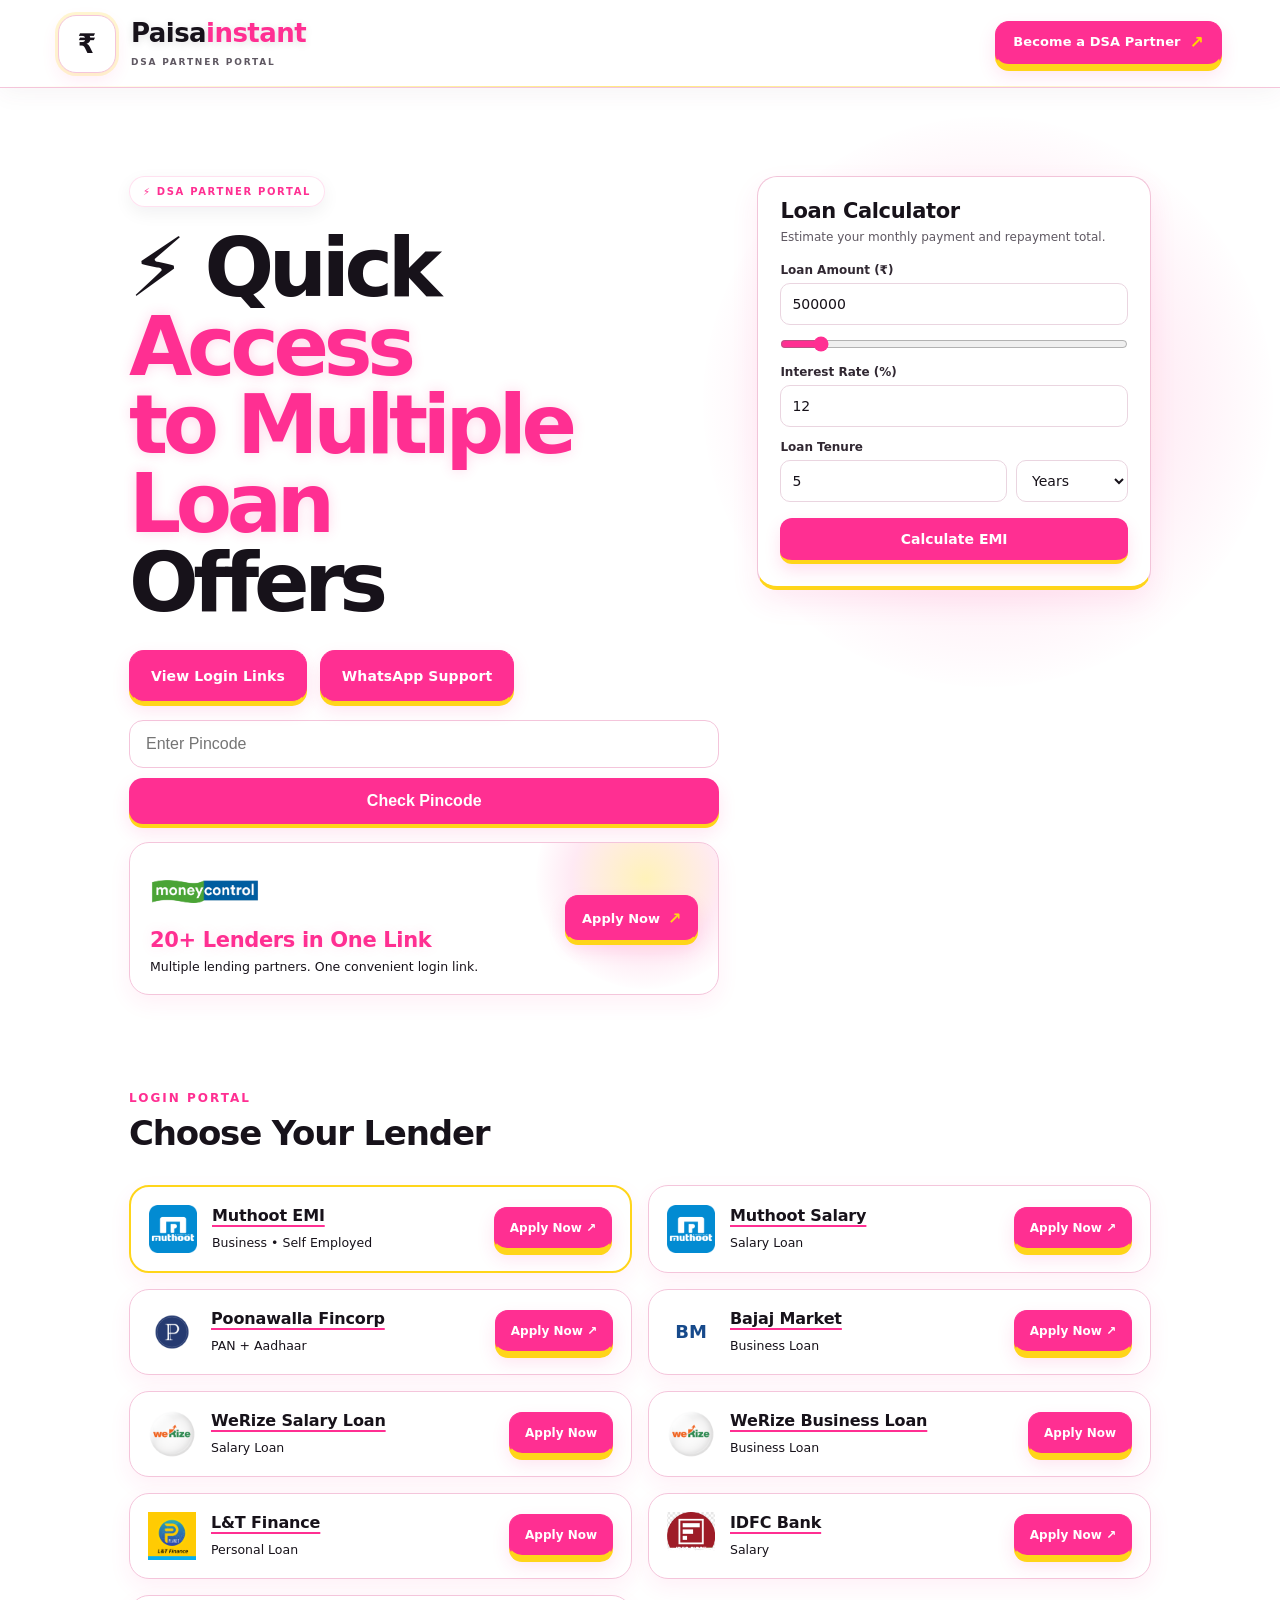
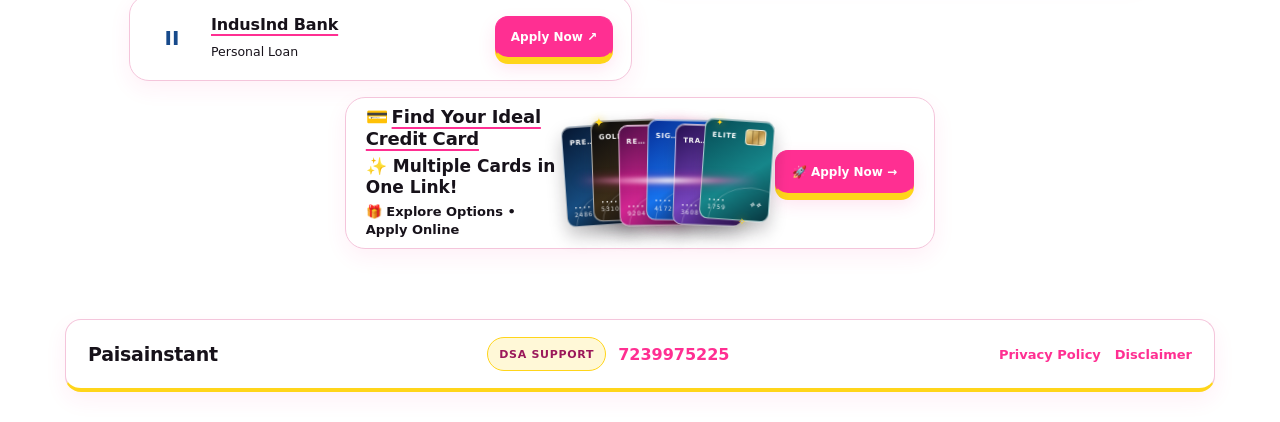
==== commit b97ec8c6: "Add IDFC Salary pincode eligibility check" ====
--- a/index.html
+++ b/index.html
@@ -231,6 +231,7 @@
 <script src="pincode-data-2.js"></script>
 <script src="pincode-data-3.js"></script>
 <script src="pincode-data-4.js"></script>
+<script src="idfc-pincodes.js"></script>
 <script src="script.js"></script>
 <script>
   (() => {
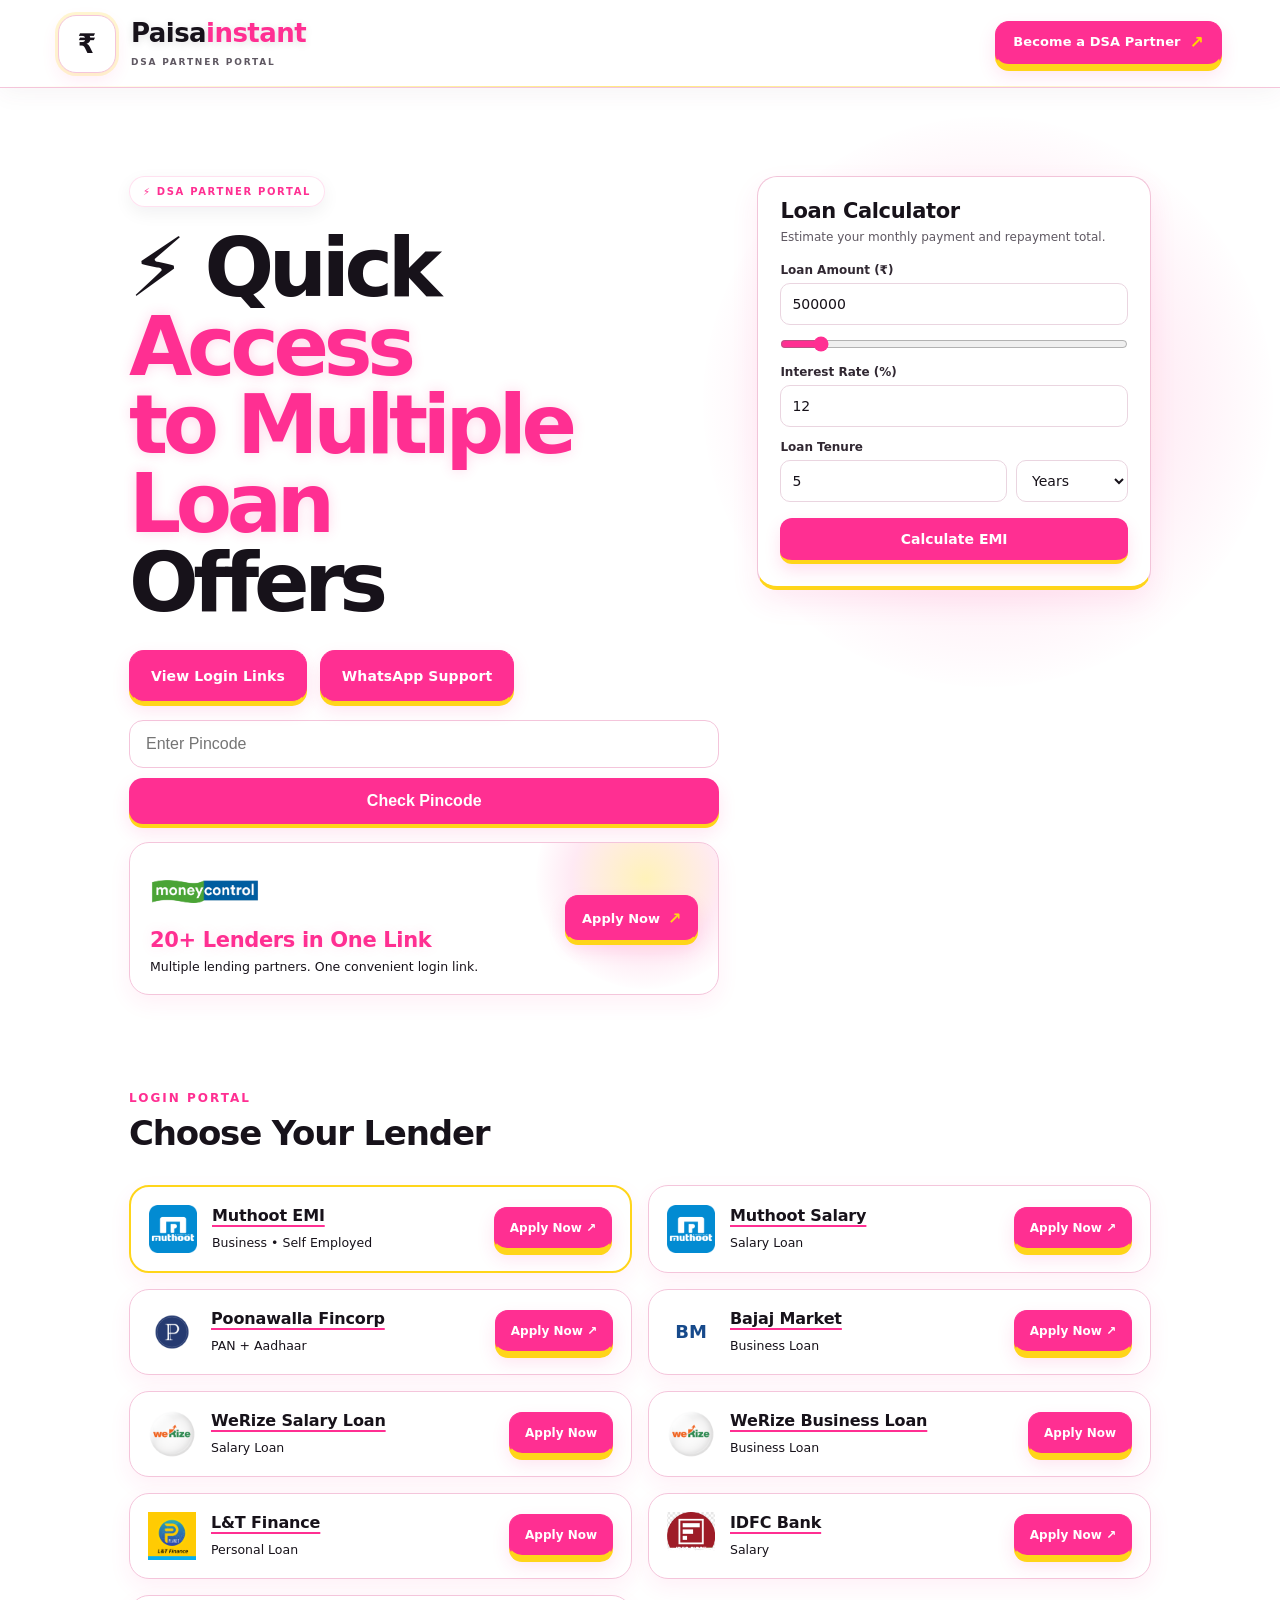
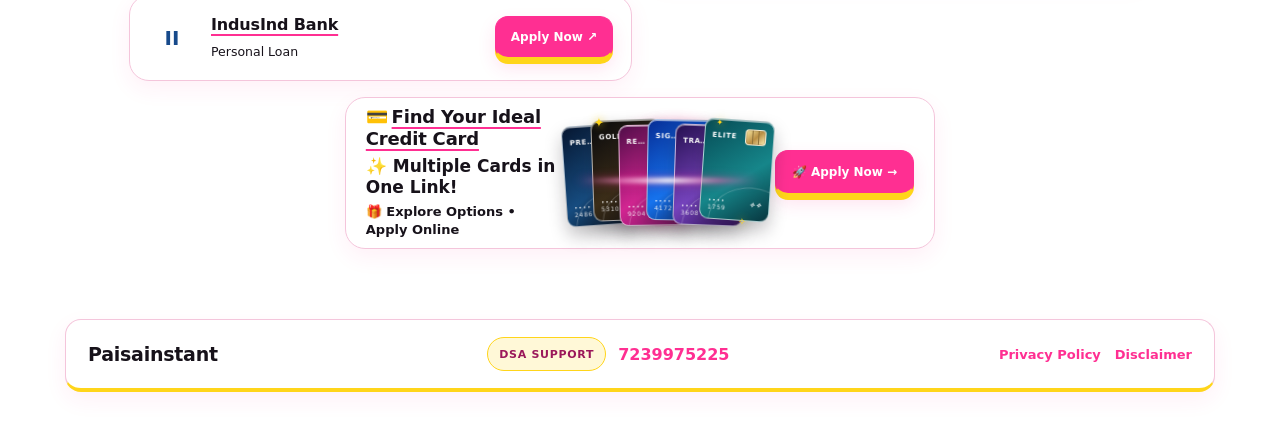
==== commit 3c6e22b5: "Update IDFC Salary eligible pincodes from Oct 2026 list" ====
--- a/index.html
+++ b/index.html
@@ -231,7 +231,6 @@
 <script src="pincode-data-2.js"></script>
 <script src="pincode-data-3.js"></script>
 <script src="pincode-data-4.js"></script>
-<script src="idfc-pincodes.js"></script>
 <script src="script.js"></script>
 <script>
   (() => {
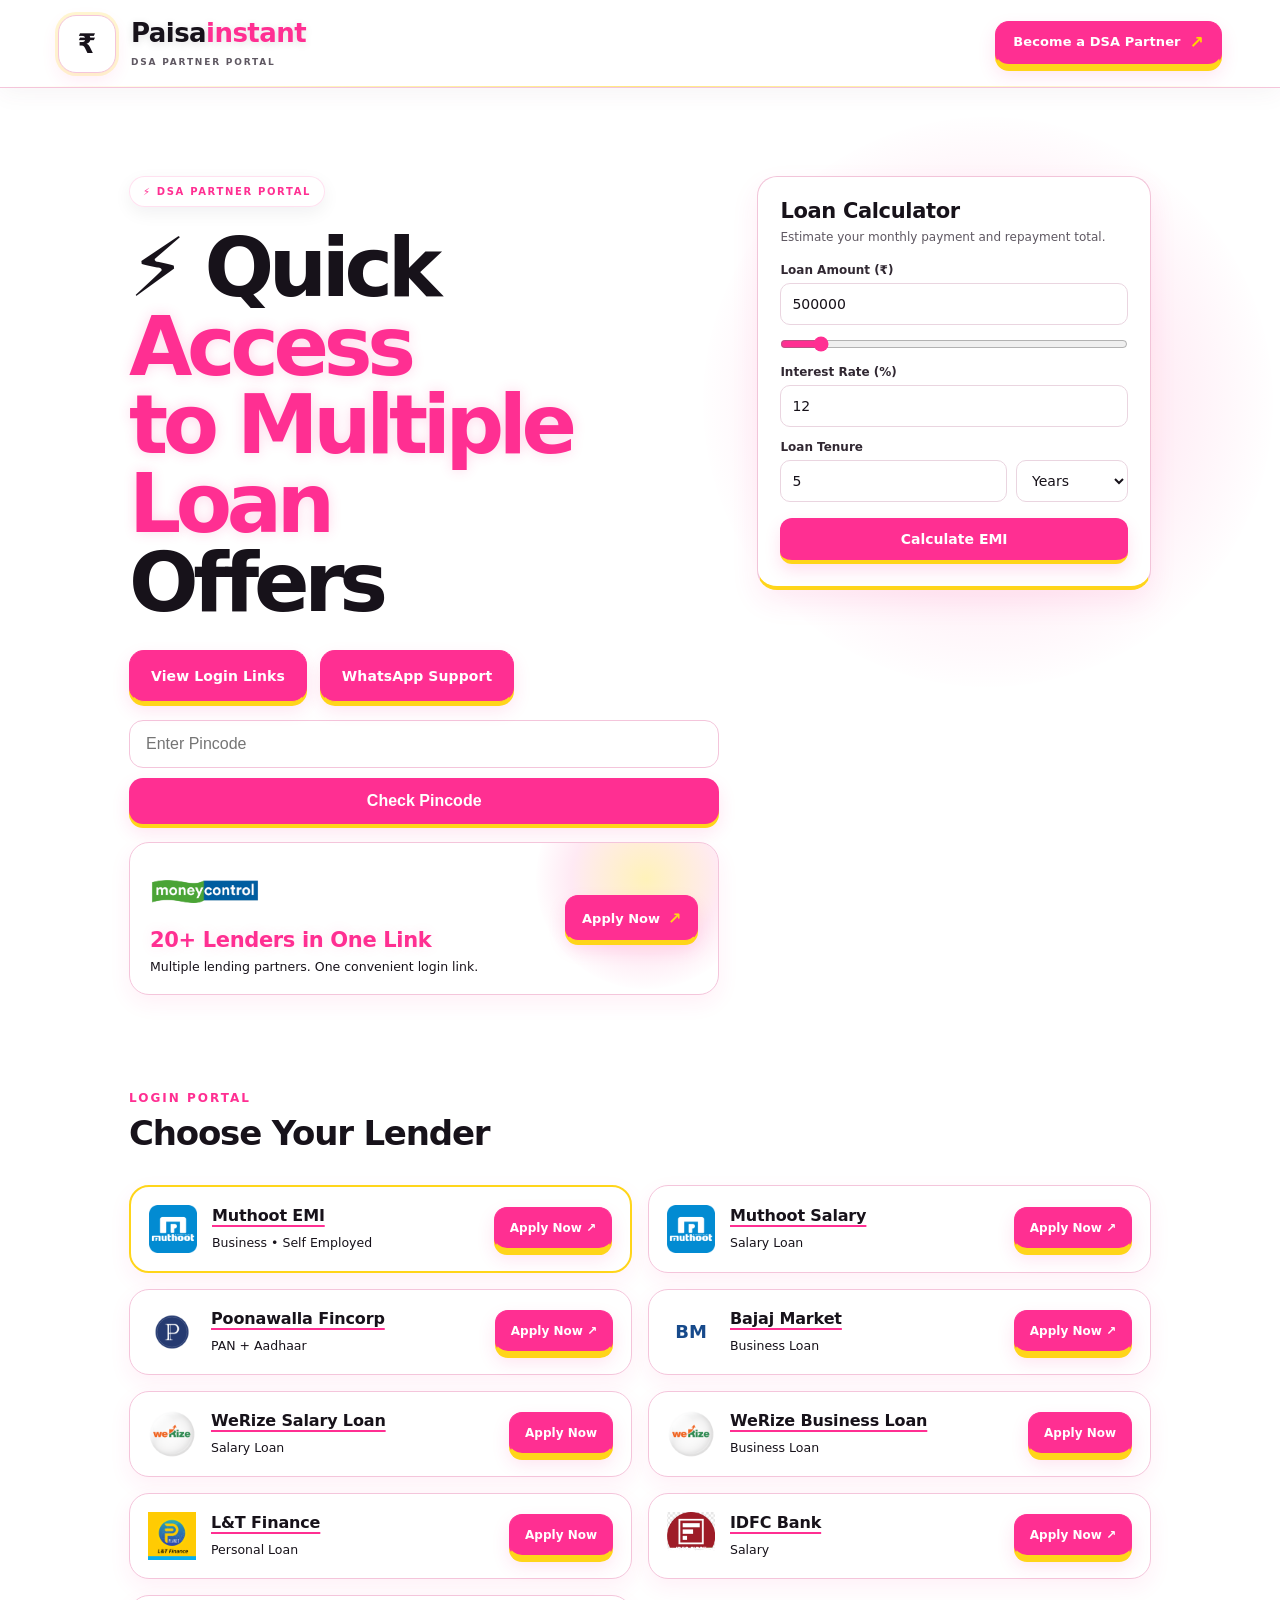
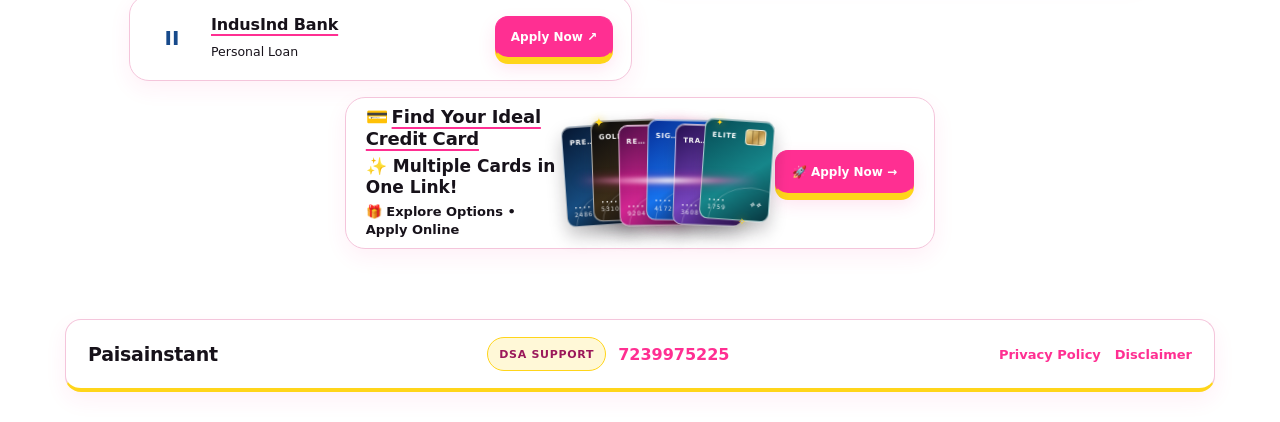
==== commit 8dd76d71: "Fix root asset paths for DSA portal routes" ====
--- a/index.html
+++ b/index.html
@@ -5,7 +5,7 @@
 <meta name="viewport" content="width=device-width,initial-scale=1">
 <meta name="description" content="Local DSA branded portal demo">
   <title>Paisainstant | DSA Login Links</title>
-<link rel="stylesheet" href="style.css">
+<link rel="stylesheet" href="/style.css">
 <style>
   /* Fixed portal palette; registration data only supplies the name, logo, and contact number. */
   :root{color-scheme:light;--pink:#ff2f92;--yellow:#ffd51a;--ink:#17121a;--muted:#706874;--card:#fff;--line:#eee5ec}
@@ -137,7 +137,7 @@
     <span class="brand-mark" aria-hidden="true">₹</span>
     <span class="brand-copy"><strong>Paisa<span>instant</span></strong><small>DSA PARTNER PORTAL</small></span>
   </div>
-  <a class="join-mini" href="./register.html" target="_blank" rel="noopener">Become a DSA Partner <span aria-hidden="true">↗</span></a>
+  <a class="join-mini" href="/register.html" target="_blank" rel="noopener">Become a DSA Partner <span aria-hidden="true">↗</span></a>
 </header>
 
 <main>
@@ -157,7 +157,7 @@
 </div>
 <article class="moneycontrol-card">
   <div class="moneycontrol-card-copy">
-    <h2><img class="moneycontrol-logo" src="moneycontrol-logo.png" alt="Moneycontrol"></h2>
+    <h2><img class="moneycontrol-logo" src="/moneycontrol-logo.png" alt="Moneycontrol"></h2>
     <p class="moneycontrol-highlight">20+ Lenders in One Link</p>
     <p class="moneycontrol-description">Multiple lending partners. One convenient login link.</p>
   </div>
@@ -200,14 +200,14 @@
 <section id="lenders" class="section">
   <div class="section-head"><div><span class="eyebrow">LOGIN PORTAL</span><h2>Choose Your Lender</h2></div></div>
   <div class="grid">
-    <article class="card featured"><div class="icon"><img src="assets/muthoot-logo.png" alt="Muthoot Finance logo" loading="lazy"></div><div><h3>Muthoot EMI</h3><p>Business • Self Employed</p></div><a class="apply" href="https://creditlink.finbox.in/?partnerCode=LS_POIOUY&agentCode=sc113648&productType=business_loan_emi&agentId=muthootpi" target="_blank">Apply Now ↗</a></article>
-    <article class="card"><div class="icon"><img src="assets/muthoot-logo.png" alt="Muthoot Finance logo" loading="lazy"></div><div><h3>Muthoot Salary</h3><p>Salary Loan</p></div><a class="apply" href="https://creditlink.finbox.in/?partnerCode=LS_POIOUY&amp;agentCode=sc113648&amp;productType=business_loan_emi&amp;agentId=Muthootsalary" target="_blank" rel="noopener">Apply Now ↗</a></article>
-    <article class="card"><div class="icon"><img src="assets/poonawalla-logo.png" alt="Poonawalla Fincorp logo" loading="lazy"></div><div><h3>Poonawalla Fincorp</h3><p>PAN + Aadhaar</p></div><a class="apply" href="https://instant-pocket-loan.poonawallafincorp.com/?redirectto=primepl&utm_DSA_Code=0066&UTM_Partner_AgentCode=paisainstantlogin@gmail.com&UTM_Partner_Name=AADIFIDELIS_SOLUTIONS_PVT_LTD&UTM_SM_Name=vrushabh.bende@poonawallafincorp.com" target="_blank">Apply Now ↗</a></article>
+    <article class="card featured"><div class="icon"><img src="/assets/muthoot-logo.png" alt="Muthoot Finance logo" loading="lazy"></div><div><h3>Muthoot EMI</h3><p>Business • Self Employed</p></div><a class="apply" href="https://creditlink.finbox.in/?partnerCode=LS_POIOUY&agentCode=sc113648&productType=business_loan_emi&agentId=muthootpi" target="_blank">Apply Now ↗</a></article>
+    <article class="card"><div class="icon"><img src="/assets/muthoot-logo.png" alt="Muthoot Finance logo" loading="lazy"></div><div><h3>Muthoot Salary</h3><p>Salary Loan</p></div><a class="apply" href="https://creditlink.finbox.in/?partnerCode=LS_POIOUY&amp;agentCode=sc113648&amp;productType=business_loan_emi&amp;agentId=Muthootsalary" target="_blank" rel="noopener">Apply Now ↗</a></article>
+    <article class="card"><div class="icon"><img src="/assets/poonawalla-logo.png" alt="Poonawalla Fincorp logo" loading="lazy"></div><div><h3>Poonawalla Fincorp</h3><p>PAN + Aadhaar</p></div><a class="apply" href="https://instant-pocket-loan.poonawallafincorp.com/?redirectto=primepl&utm_DSA_Code=0066&UTM_Partner_AgentCode=paisainstantlogin@gmail.com&UTM_Partner_Name=AADIFIDELIS_SOLUTIONS_PVT_LTD&UTM_SM_Name=vrushabh.bende@poonawallafincorp.com" target="_blank">Apply Now ↗</a></article>
     <article class="card"><div class="icon" aria-hidden="true" style="display:grid;place-items:center;font-weight:900;font-size:18px;color:#174a8b">BM</div><div><h3>Bajaj Market</h3><p>Business Loan</p></div><a class="apply" href="https://www.bajajfinservmarkets.in/apply-for-business-loan/?utm_source=B2B&amp;utm_medium=E-referral&amp;utm_campaign=OA&amp;utm_content=SAI_FINENT_ADVISORY_PVT_LTD" target="_blank" rel="noopener">Apply Now ↗</a></article>
-    <article class="card"><div class="icon"><img src="assets/werize-logo.png" alt="WeRize logo" loading="lazy"></div><div><h3>WeRize Salary Loan</h3><p>Salary Loan</p></div><a class="apply" href="https://application.werize.com/home?partnerId=5f56d303-6ee0-4e9f-9740-6971c2a62b31" target="_blank" rel="noopener">Apply Now</a></article>
-    <article class="card"><div class="icon"><img src="assets/werize-logo.png" alt="WeRize logo" loading="lazy"></div><div><h3>WeRize Business Loan</h3><p>Business Loan</p></div><a class="apply" href="https://application.werize.com/unsecuredBusinessLoanViral?partnerId=5f56d303-6ee0-4e9f-9740-6971c2a62b31" target="_blank" rel="noopener">Apply Now</a></article>
-    <article class="card"><div class="icon"><img src="assets/lt-finance-logo.png" alt="L&amp;T Finance logo" loading="lazy"></div><div><h3>L&amp;T Finance</h3><p>Personal Loan</p></div><a class="apply" href="https://www.urbanmoney.com/personal-loan/lt-finance/apply-online?partnerId=NjU4NjY2" target="_blank" rel="noopener">Apply Now</a></article>
-    <article class="card"><div class="icon"><img src="assets/idfc-first-logo.png" alt="IDFC FIRST Bank logo" loading="lazy"></div><div><h3>IDFC Bank</h3><p>Salary</p></div><a class="apply" href="https://personal-loans.idfcfirst.bank.in/s/?channelBreakUp=Offline_DSA&amp;soCode=005Tz000000LeNR&amp;roCode=005Tz000000AEph" target="_blank" rel="noopener">Apply Now ↗</a></article>
+    <article class="card"><div class="icon"><img src="/assets/werize-logo.png" alt="WeRize logo" loading="lazy"></div><div><h3>WeRize Salary Loan</h3><p>Salary Loan</p></div><a class="apply" href="https://application.werize.com/home?partnerId=5f56d303-6ee0-4e9f-9740-6971c2a62b31" target="_blank" rel="noopener">Apply Now</a></article>
+    <article class="card"><div class="icon"><img src="/assets/werize-logo.png" alt="WeRize logo" loading="lazy"></div><div><h3>WeRize Business Loan</h3><p>Business Loan</p></div><a class="apply" href="https://application.werize.com/unsecuredBusinessLoanViral?partnerId=5f56d303-6ee0-4e9f-9740-6971c2a62b31" target="_blank" rel="noopener">Apply Now</a></article>
+    <article class="card"><div class="icon"><img src="/assets/lt-finance-logo.png" alt="L&amp;T Finance logo" loading="lazy"></div><div><h3>L&amp;T Finance</h3><p>Personal Loan</p></div><a class="apply" href="https://www.urbanmoney.com/personal-loan/lt-finance/apply-online?partnerId=NjU4NjY2" target="_blank" rel="noopener">Apply Now</a></article>
+    <article class="card"><div class="icon"><img src="/assets/idfc-first-logo.png" alt="IDFC FIRST Bank logo" loading="lazy"></div><div><h3>IDFC Bank</h3><p>Salary</p></div><a class="apply" href="https://personal-loans.idfcfirst.bank.in/s/?channelBreakUp=Offline_DSA&amp;soCode=005Tz000000LeNR&amp;roCode=005Tz000000AEph" target="_blank" rel="noopener">Apply Now ↗</a></article>
     <article class="card"><div class="icon" style="display:flex;align-items:center;justify-content:center;font-weight:900;color:#174a8b;font-size:20px">II</div><div><h3>IndusInd Bank</h3><p>Personal Loan</p></div><a class="apply" href="https://induseasycredit.indusind.bank.in/customer/personal-loan/new-lead?utm_source=assisted&amp;utm_medium=IBLV2490&amp;utm_campaign=Personal-Loan&amp;utm_content=UMCP458611" target="_blank" rel="noopener">Apply Now ↗</a></article>
     <article class="card credit-card-promo"><div class="credit-card-promo-copy"><h3><span class="credit-card-emoji" aria-hidden="true">💳</span>Find Your Ideal Credit Card</h3><p class="credit-card-highlight">✨ Multiple Cards in One Link!</p><p class="credit-card-subtitle">🎁 Explore Options • Apply Online</p></div><div class="credit-card-stack" aria-hidden="true"><span class="card-sparkle card-sparkle--one">✦</span><span class="card-sparkle card-sparkle--two">✧</span><span class="card-sparkle card-sparkle--three">✦</span><div class="bank-card bank-card--navy"><div class="bank-card-top"><span class="bank-card-name">PREMIUM</span><span class="bank-chip"></span></div><div class="bank-card-bottom"><span class="bank-card-number">•••• 2486</span><span class="bank-card-mark">✦✦</span></div></div><div class="bank-card bank-card--gold"><div class="bank-card-top"><span class="bank-card-name">GOLD</span><span class="bank-chip"></span></div><div class="bank-card-bottom"><span class="bank-card-number">•••• 5310</span><span class="bank-card-mark">✧✧</span></div></div><div class="bank-card bank-card--magenta"><div class="bank-card-top"><span class="bank-card-name">REWARDS</span><span class="bank-chip"></span></div><div class="bank-card-bottom"><span class="bank-card-number">•••• 9204</span><span class="bank-card-mark">✦✦</span></div></div><div class="bank-card bank-card--blue"><div class="bank-card-top"><span class="bank-card-name">SIGNATURE</span><span class="bank-chip"></span></div><div class="bank-card-bottom"><span class="bank-card-number">•••• 4172</span><span class="bank-card-mark">✧✧</span></div></div><div class="bank-card bank-card--purple"><div class="bank-card-top"><span class="bank-card-name">TRAVEL</span><span class="bank-chip"></span></div><div class="bank-card-bottom"><span class="bank-card-number">•••• 3608</span><span class="bank-card-mark">✦✦</span></div></div><div class="bank-card bank-card--teal"><div class="bank-card-top"><span class="bank-card-name">ELITE</span><span class="bank-chip"></span></div><div class="bank-card-bottom"><span class="bank-card-number">•••• 1759</span><span class="bank-card-mark">✧✧</span></div></div></div><a class="apply" href="https://www.urbanmoney.com/credit-card/apply-online?source=digital&amp;subSource=ump&amp;partnerId=NjU4NjY2" target="_blank" rel="noopener">🚀 Apply Now →</a></article>
   </div>
@@ -222,16 +222,17 @@
     <a class="partner-footer-mobile" href="tel:+917239975225">7239975225</a>
   </div>
   <nav aria-label="Legal policies" style="display:flex;align-items:center;gap:14px;flex-wrap:wrap">
-    <a href="privacy-policy.html" style="color:#ff2f92;font-size:13px;font-weight:800;text-underline-offset:3px">Privacy Policy</a>
-    <a href="disclaimer.html" style="color:#ff2f92;font-size:13px;font-weight:800;text-underline-offset:3px">Disclaimer</a>
+    <a href="/privacy-policy.html" style="color:#ff2f92;font-size:13px;font-weight:800;text-underline-offset:3px">Privacy Policy</a>
+    <a href="/disclaimer.html" style="color:#ff2f92;font-size:13px;font-weight:800;text-underline-offset:3px">Disclaimer</a>
   </nav>
 </footer>
 
-<script src="pincode-data-1.js"></script>
-<script src="pincode-data-2.js"></script>
-<script src="pincode-data-3.js"></script>
-<script src="pincode-data-4.js"></script>
-<script src="script.js"></script>
+<script src="/pincode-data-1.js"></script>
+<script src="/pincode-data-2.js"></script>
+<script src="/pincode-data-3.js"></script>
+<script src="/pincode-data-4.js"></script>
+<script src="/idfc-pincodes.js?v=20261115"></script>
+<script src="/script.js"></script>
 <script>
   (() => {
     const amountInput = document.getElementById("loan-amount");
